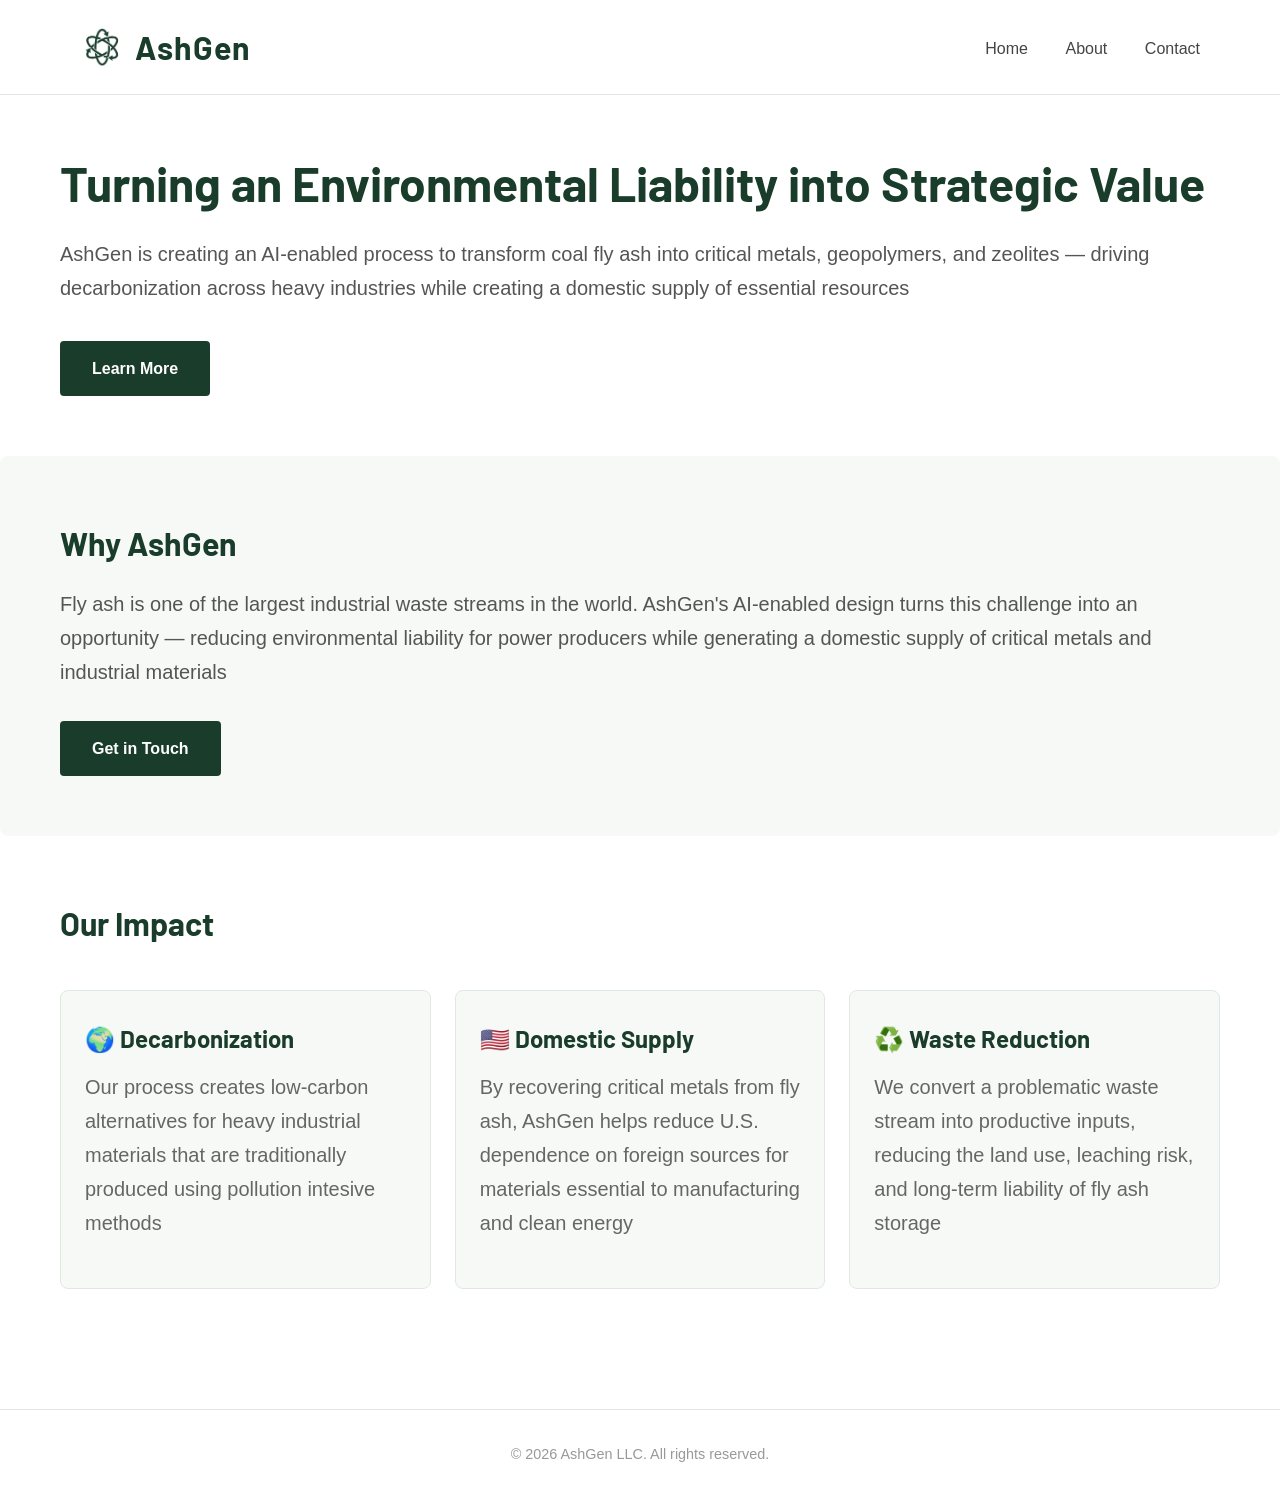
==== index.html @ 3d557aae "quick fixes" ====
<!DOCTYPE html>
<html lang="en">
<head>
  <meta charset="UTF-8" />
  <meta name="viewport" content="width=device-width, initial-scale=1.0"/>
  <title>AshGen — Transforming Fly Ash into Strategic Resources</title>
  <link rel="stylesheet" href="css/style.css" />
  <link href="https://fonts.googleapis.com/css2?family=Barlow:wght@600;700&display=swap" rel="stylesheet" />
</head>
<body>

  <nav>
    <a class="nav-logo" href="index.html">
      <img src="images/logo.png" alt="AshGen Logo" />
      AshGen
    </a>
    <div class="nav-links">
      <a href="index.html">Home</a>
      <a href="about.html">About</a>
      <a href="contact.html">Contact</a>
    </div>
  </nav>

  <div class="hero">
    <h1>Turning an Environmental Liability into Strategic Value</h1>
    <p>AshGen is creating an AI-enabled process to transform coal fly ash into critical metals, geopolymers, and zeolites — driving decarbonization across heavy industries while creating a domestic supply of essential resources</p>
    <a href="about.html" class="btn">Learn More</a>
  </div>

  <div class="section why-ashgen">
    <h2>Why AshGen</h2>
    <p>Fly ash is one of the largest industrial waste streams in the world. AshGen's AI-enabled design turns this challenge into an opportunity — reducing environmental liability for power producers while generating a domestic supply of critical metals and industrial materials</p>
    <a href="contact.html" class="btn" style="margin-top: 12px;">Get in Touch</a>
  </div>

  <div class="section">  
    <h2>Our Impact</h2>
    <div class="cards">
      <div class="card">
        <h3>🌍 Decarbonization</h3>
        <p>Our process creates low-carbon alternatives for heavy industrial materials that are traditionally produced using pollution intesive methods</p>
      </div>
      <div class="card">
        <h3>🇺🇸 Domestic Supply</h3>
        <p>By recovering critical metals from fly ash, AshGen helps reduce U.S. dependence on foreign sources for materials essential to manufacturing and clean energy</p>
      </div>
      <div class="card">
        <h3>♻️ Waste Reduction</h3>
        <p>We convert a problematic waste stream into productive inputs, reducing the land use, leaching risk, and long-term liability of fly ash storage</p>
      </div>
    </div>
  </div>

  <footer>
    &copy; 2026 AshGen LLC. All rights reserved.
  </footer>

</body>
</html>
---- css/style.css ----
* {
  margin: 0;
  padding: 0;
  box-sizing: border-box;
}

body {
  font-family: 'Segoe UI', Arial, sans-serif;
  color: #222;
  background-color: #ffffff;
  line-height: 1.7;
  font-size: 20px;
}

h1, h2, h3, .nav-logo {
  font-family: 'Barlow', Arial, sans-serif;
  font-weight: 700;
}

/* Navigation */
nav {
  display: flex;
  justify-content: space-between;
  align-items: center;
  padding: 20px 80px;
  background-color: #fff;
  border-bottom: 1px solid #e5e5e5;
  position: sticky;
  top: 0;
  z-index: 100;
}

.nav-logo {
  font-size: 2rem;
  font-weight: 700;
  color: #1a3d2b;
  text-decoration: none;
  letter-spacing: 1px;
  display: flex;
  align-items: center;
  gap: 10px;
}

.nav-logo img {
  height: 40px;
  width: auto;
}

.nav-links a {
  margin-left: 32px;
  text-decoration: none;
  color: #444;
  font-size: 1rem;
  font-weight: 500;
  transition: color 0.2s;
}

.nav-links a:hover {
  color: #1a3d2b;
}

/* Hero */
.hero {
  padding: 60px 60px;
  max-width: 1400px;
  width: 100%;
  margin: 0 auto;
  box-sizing: border-box;
}

.hero h1 {
  font-size: 3rem;
  font-weight: 700;
  color: #1a3d2b;
  line-height: 1.2;
  margin-bottom: 24px;
}

.hero p {
  color: #555;
  max-width: 1400px;
  margin-bottom: 36px;
}

.btn {
  display: inline-block;
  padding: 14px 32px;
  background-color: #1a3d2b;
  color: #fff;
  text-decoration: none;
  border-radius: 4px;
  font-size: 1rem;
  font-weight: 600;
  transition: background-color 0.2s;
}

.btn:hover {
  background-color: #245c3f;
}

/* Sections */
.section {
  padding: 60px 60px;
  max-width: 1400px;
  width: 100%;
  margin: 0 auto;
  box-sizing: border-box;
}

.section h2 {
  font-size: 2rem;
  color: #1a3d2b;
  margin-bottom: 16px;
}

.section p {
  color: #555;
  max-width: 1400px;
  margin-bottom: 20px;
}

/* Cards */
.cards {
  display: flex;
  gap: 24px;
  flex-wrap: wrap;
  margin-top: 40px;
}

.card {
  flex: 1;
  min-width: 220px;
  background: #f7f9f7;
  border: 1px solid #e0e8e2;
  border-radius: 8px;
  padding: 28px 24px;
}

.card h3 {
  color: #1a3d2b;
  margin-bottom: 10px;
  font-size: 1.5rem;
}

.card p {
  color: #666;
}

/* Contact Form */
.contact-form {
  max-width: 580px;
  margin: 0 auto;
}

.contact-form input,
.contact-form textarea {
  width: 100%;
  padding: 14px 16px;
  margin-bottom: 18px;
  border: 1px solid #ccc;
  border-radius: 4px;
  font-size: 1rem;
  font-family: inherit;
  background: #fafafa;
  transition: border-color 0.2s;
}

.contact-form input:focus,
.contact-form textarea:focus {
  outline: none;
  border-color: #1a3d2b;
}

.contact-form textarea {
  height: 150px;
  resize: vertical;
}

.contact-form button {
  padding: 14px 36px;
  background-color: #1a3d2b;
  color: white;
  border: none;
  border-radius: 4px;
  font-size: 1rem;
  font-weight: 600;
  cursor: pointer;
  transition: background-color 0.2s;
}

.contact-form button:hover {
  background-color: #245c3f;
}

/* Footer */
footer {
  text-align: center;
  padding: 32px;
  border-top: 1px solid #e5e5e5;
  color: #999;
  font-size: 0.9rem;
  margin-top: 60px;
}

/* Image Gallery */
.image-gallery {
  display: flex;
  gap: 24px;
  flex-wrap: wrap;
  margin-top: 40px;
}

.image-gallery img {
  width: 100%;
  max-width: 420px;
  height: 260px;
  object-fit: cover;
  border-radius: 12px;
  flex: 1;
  min-width: 280px;
}

.why-ashgen {
  background: #f7f9f7;
  border-radius: 8px;
}
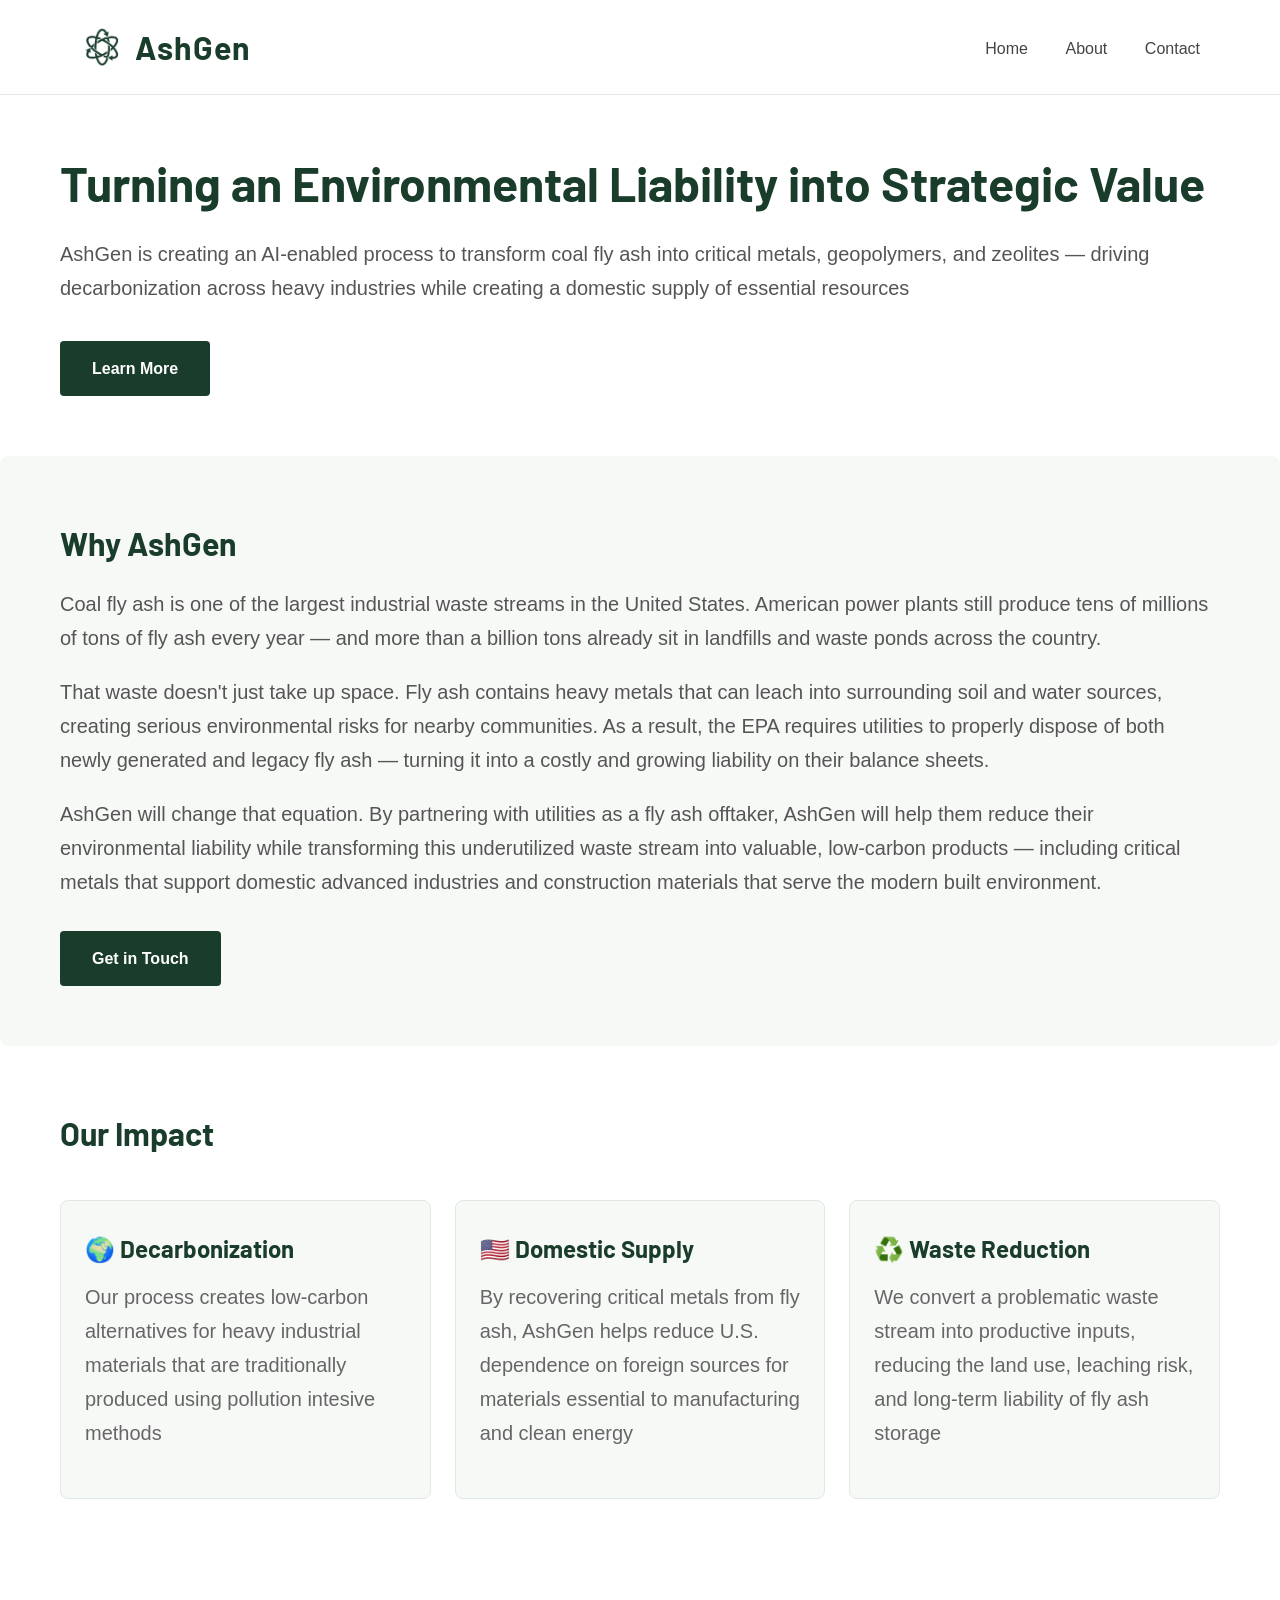
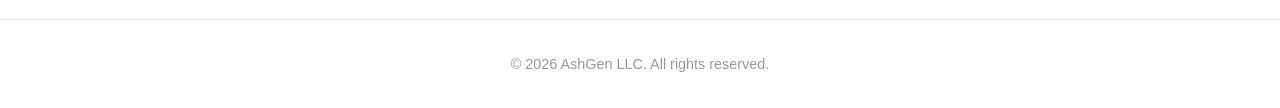
==== commit 5e95c28e: "fixed why AshGen section" ====
--- a/index.html
+++ b/index.html
@@ -29,7 +29,9 @@
 
   <div class="section why-ashgen">
     <h2>Why AshGen</h2>
-    <p>Fly ash is one of the largest industrial waste streams in the world. AshGen's AI-enabled design turns this challenge into an opportunity — reducing environmental liability for power producers while generating a domestic supply of critical metals and industrial materials</p>
+    <p>Coal fly ash is one of the largest industrial waste streams in the United States. American power plants still produce tens of millions of tons of fly ash every year — and more than a billion tons already sit in landfills and waste ponds across the country.</p>
+    <p>That waste doesn't just take up space. Fly ash contains heavy metals that can leach into surrounding soil and water sources, creating serious environmental risks for nearby communities. As a result, the EPA requires utilities to properly dispose of both newly generated and legacy fly ash — turning it into a costly and growing liability on their balance sheets.</p>
+    <p>AshGen will change that equation. By partnering with utilities as a fly ash offtaker, AshGen will help them reduce their environmental liability while transforming this underutilized waste stream into valuable, low-carbon products — including critical metals that support domestic advanced industries and construction materials that serve the modern built environment.</p>
     <a href="contact.html" class="btn" style="margin-top: 12px;">Get in Touch</a>
   </div>
 
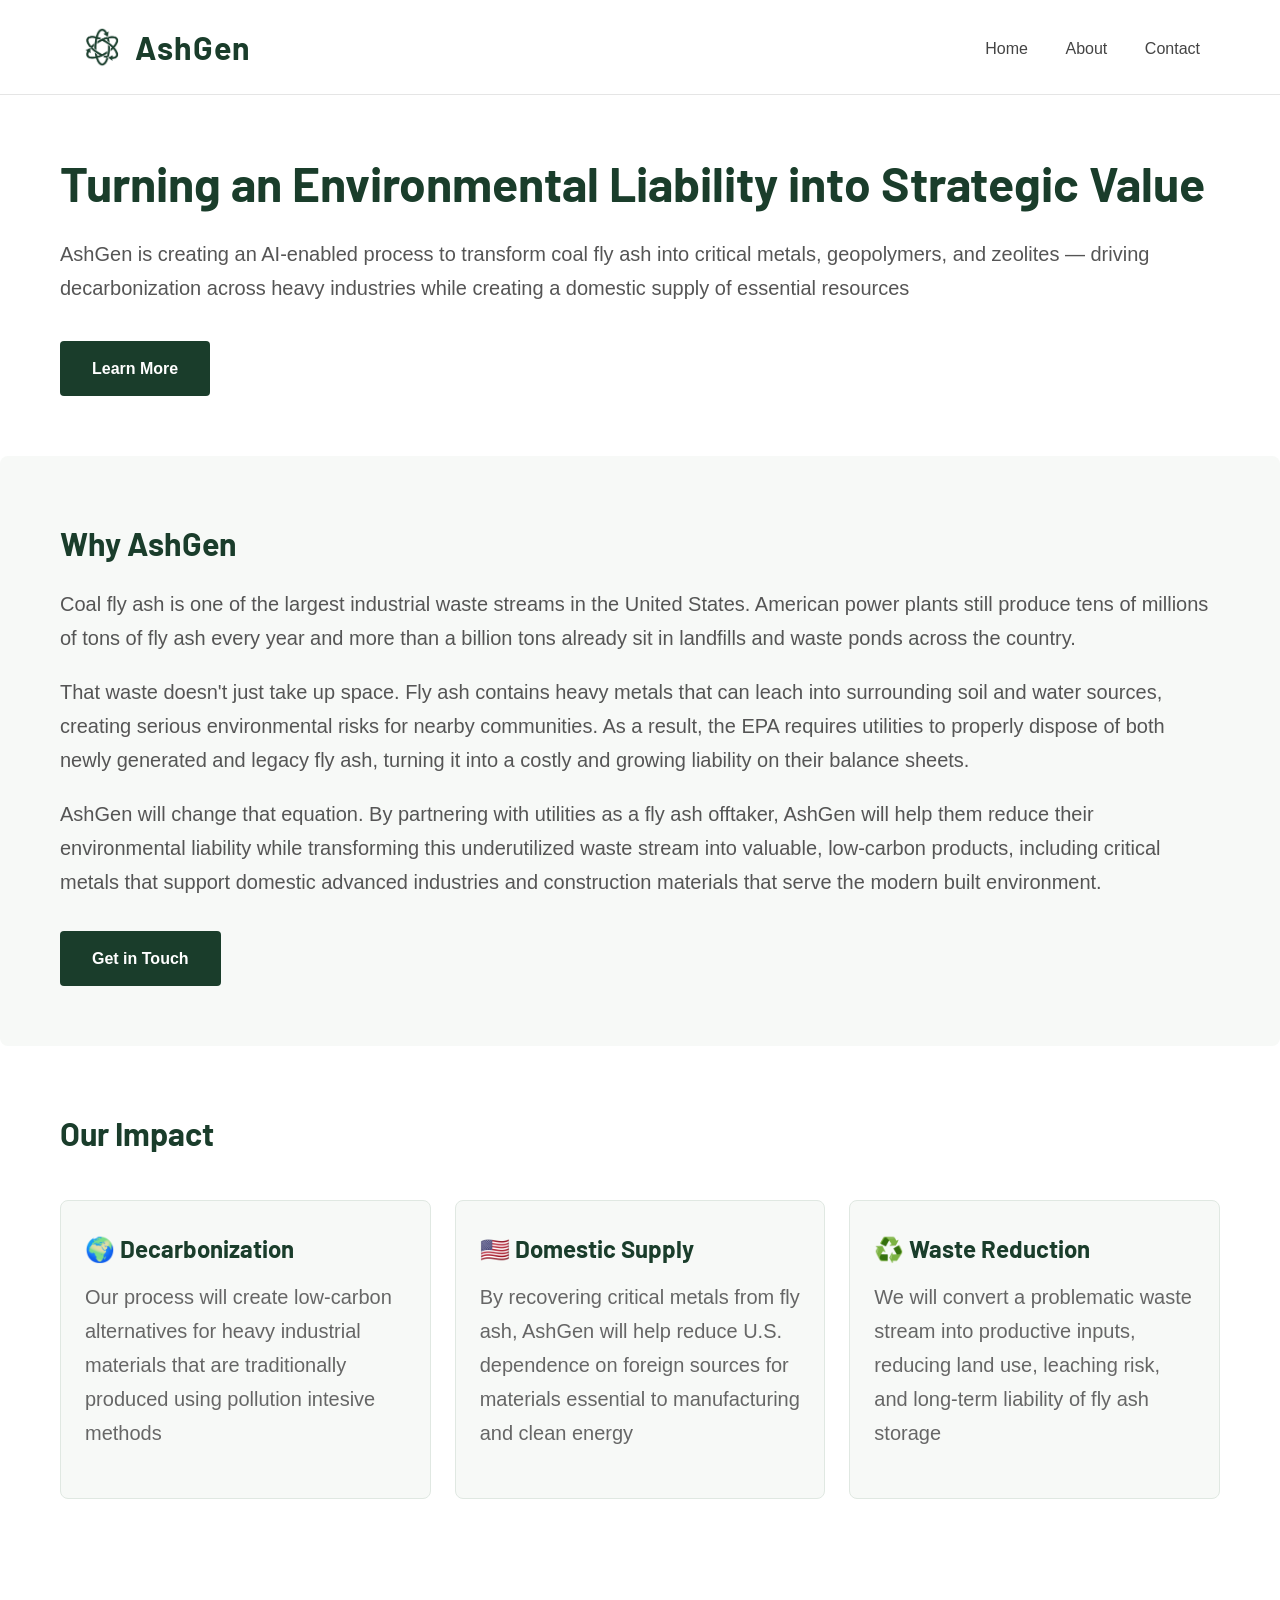
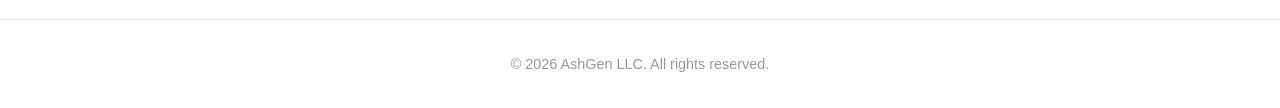
==== commit 58708f2a: "Wording changes" ====
--- a/index.html
+++ b/index.html
@@ -29,9 +29,9 @@
 
   <div class="section why-ashgen">
     <h2>Why AshGen</h2>
-    <p>Coal fly ash is one of the largest industrial waste streams in the United States. American power plants still produce tens of millions of tons of fly ash every year — and more than a billion tons already sit in landfills and waste ponds across the country.</p>
-    <p>That waste doesn't just take up space. Fly ash contains heavy metals that can leach into surrounding soil and water sources, creating serious environmental risks for nearby communities. As a result, the EPA requires utilities to properly dispose of both newly generated and legacy fly ash — turning it into a costly and growing liability on their balance sheets.</p>
-    <p>AshGen will change that equation. By partnering with utilities as a fly ash offtaker, AshGen will help them reduce their environmental liability while transforming this underutilized waste stream into valuable, low-carbon products — including critical metals that support domestic advanced industries and construction materials that serve the modern built environment.</p>
+    <p>Coal fly ash is one of the largest industrial waste streams in the United States. American power plants still produce tens of millions of tons of fly ash every year and more than a billion tons already sit in landfills and waste ponds across the country.</p>
+    <p>That waste doesn't just take up space. Fly ash contains heavy metals that can leach into surrounding soil and water sources, creating serious environmental risks for nearby communities. As a result, the EPA requires utilities to properly dispose of both newly generated and legacy fly ash, turning it into a costly and growing liability on their balance sheets.</p>
+    <p>AshGen will change that equation. By partnering with utilities as a fly ash offtaker, AshGen will help them reduce their environmental liability while transforming this underutilized waste stream into valuable, low-carbon products, including critical metals that support domestic advanced industries and construction materials that serve the modern built environment.</p>
     <a href="contact.html" class="btn" style="margin-top: 12px;">Get in Touch</a>
   </div>
 
@@ -40,15 +40,15 @@
     <div class="cards">
       <div class="card">
         <h3>🌍 Decarbonization</h3>
-        <p>Our process creates low-carbon alternatives for heavy industrial materials that are traditionally produced using pollution intesive methods</p>
+        <p>Our process will create low-carbon alternatives for heavy industrial materials that are traditionally produced using pollution intesive methods</p>
       </div>
       <div class="card">
         <h3>🇺🇸 Domestic Supply</h3>
-        <p>By recovering critical metals from fly ash, AshGen helps reduce U.S. dependence on foreign sources for materials essential to manufacturing and clean energy</p>
+        <p>By recovering critical metals from fly ash, AshGen will help reduce U.S. dependence on foreign sources for materials essential to manufacturing and clean energy</p>
       </div>
       <div class="card">
         <h3>♻️ Waste Reduction</h3>
-        <p>We convert a problematic waste stream into productive inputs, reducing the land use, leaching risk, and long-term liability of fly ash storage</p>
+        <p>We will convert a problematic waste stream into productive inputs, reducing land use, leaching risk, and long-term liability of fly ash storage</p>
       </div>
     </div>
   </div>
--- a/css/style.css
+++ b/css/style.css
@@ -223,4 +223,66 @@
 .why-ashgen {
   background: #f7f9f7;
   border-radius: 8px;
+}
+
+/* Mobile Responsive */
+@media (max-width: 768px) {
+
+  nav {
+    padding: 16px 24px;
+    flex-wrap: wrap;
+    gap: 12px;
+  }
+
+  .nav-links a {
+    margin-left: 16px;
+  }
+
+  .hero {
+    padding: 60px 24px;
+  }
+
+  .hero h1 {
+    font-size: 2rem;
+  }
+
+  .section {
+    padding: 60px 24px;
+  }
+
+  .section h2 {
+    font-size: 1.5rem;
+  }
+
+  .cards {
+    flex-direction: column;
+  }
+
+  .card {
+    min-width: unset;
+    width: 100%;
+  }
+
+  .image-gallery {
+    flex-direction: column;
+  }
+
+  .image-gallery img {
+    max-width: 100%;
+    height: 200px;
+  }
+
+  .contact-form {
+    width: 100%;
+  }
+
+  .btn {
+    width: 100%;
+    text-align: center;
+  }
+
+  footer {
+    padding: 24px 16px;
+  }
+
 }
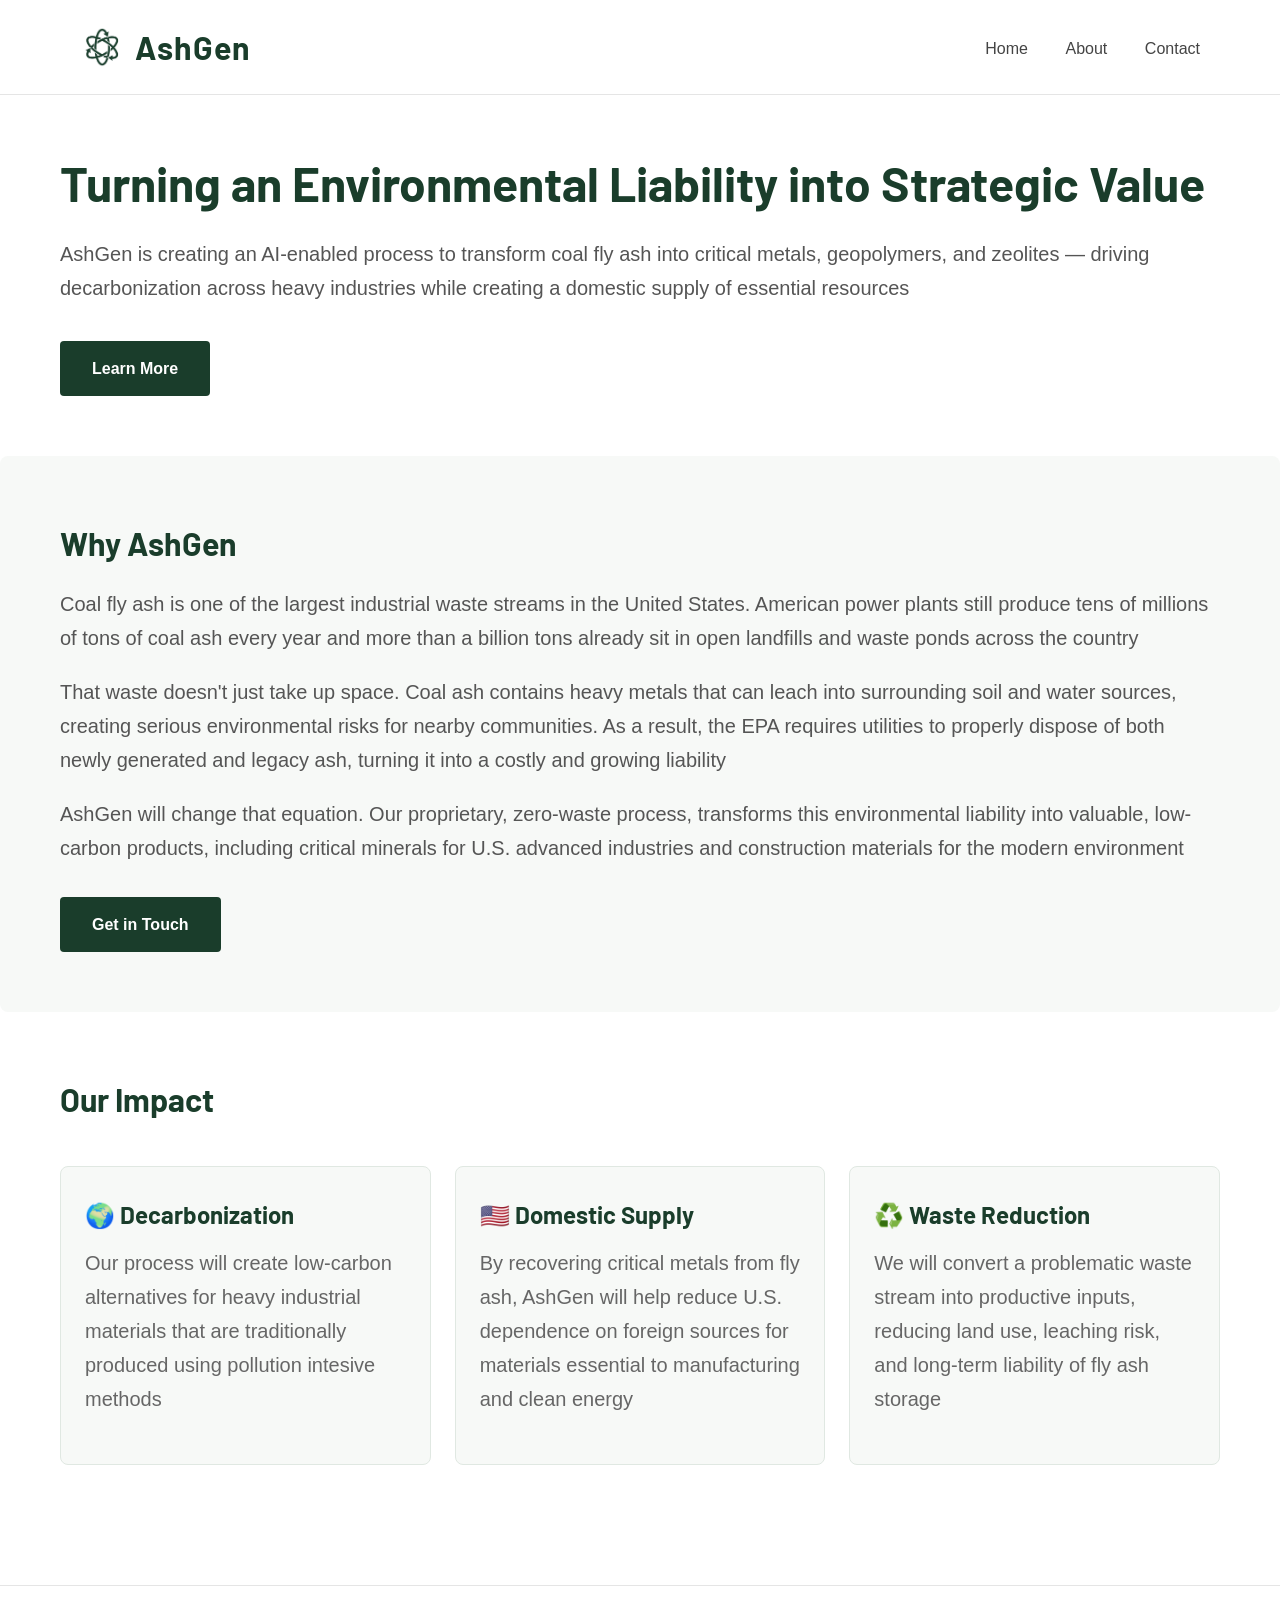
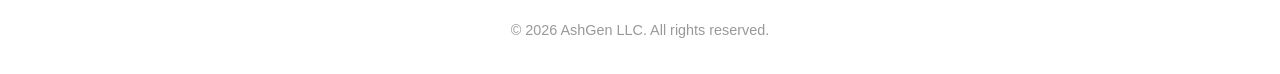
==== commit 2d8e3b12: "rewording" ====
--- a/index.html
+++ b/index.html
@@ -29,9 +29,9 @@
 
   <div class="section why-ashgen">
     <h2>Why AshGen</h2>
-    <p>Coal fly ash is one of the largest industrial waste streams in the United States. American power plants still produce tens of millions of tons of fly ash every year and more than a billion tons already sit in landfills and waste ponds across the country.</p>
-    <p>That waste doesn't just take up space. Fly ash contains heavy metals that can leach into surrounding soil and water sources, creating serious environmental risks for nearby communities. As a result, the EPA requires utilities to properly dispose of both newly generated and legacy fly ash, turning it into a costly and growing liability on their balance sheets.</p>
-    <p>AshGen will change that equation. By partnering with utilities as a fly ash offtaker, AshGen will help them reduce their environmental liability while transforming this underutilized waste stream into valuable, low-carbon products, including critical metals that support domestic advanced industries and construction materials that serve the modern built environment.</p>
+    <p>Coal fly ash is one of the largest industrial waste streams in the United States. American power plants still produce tens of millions of tons of coal ash every year and more than a billion tons already sit in open landfills and waste ponds across the country</p>
+    <p>That waste doesn't just take up space. Coal ash contains heavy metals that can leach into surrounding soil and water sources, creating serious environmental risks for nearby communities. As a result, the EPA requires utilities to properly dispose of both newly generated and legacy ash, turning it into a costly and growing liability</p>
+    <p>AshGen will change that equation. Our proprietary, zero-waste process, transforms this environmental liability into valuable, low-carbon products, including critical minerals for U.S. advanced industries and construction materials for the modern environment</p>
     <a href="contact.html" class="btn" style="margin-top: 12px;">Get in Touch</a>
   </div>
 
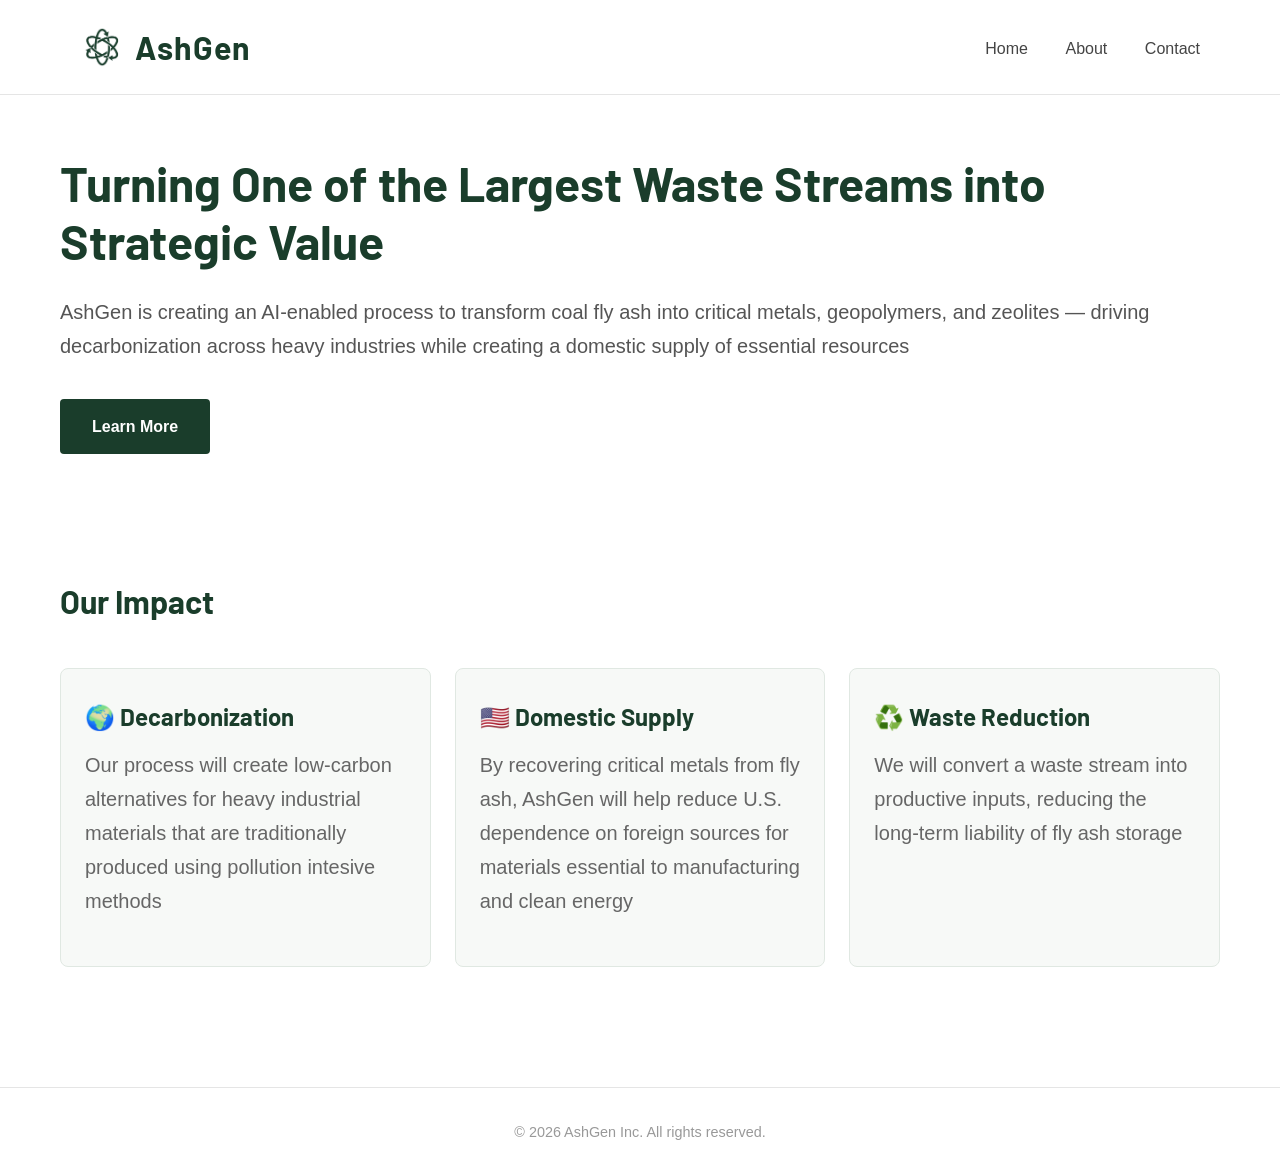
==== commit aece2b5c: "Company framing updates" ====
--- a/index.html
+++ b/index.html
@@ -22,17 +22,9 @@
   </nav>
 
   <div class="hero">
-    <h1>Turning an Environmental Liability into Strategic Value</h1>
+    <h1>Turning One of the Largest Waste Streams into Strategic Value</h1>
     <p>AshGen is creating an AI-enabled process to transform coal fly ash into critical metals, geopolymers, and zeolites — driving decarbonization across heavy industries while creating a domestic supply of essential resources</p>
     <a href="about.html" class="btn">Learn More</a>
-  </div>
-
-  <div class="section why-ashgen">
-    <h2>Why AshGen</h2>
-    <p>Coal fly ash is one of the largest industrial waste streams in the United States. American power plants still produce tens of millions of tons of coal ash every year and more than a billion tons already sit in open landfills and waste ponds across the country</p>
-    <p>That waste doesn't just take up space. Coal ash contains heavy metals that can leach into surrounding soil and water sources, creating serious environmental risks for nearby communities. As a result, the EPA requires utilities to properly dispose of both newly generated and legacy ash, turning it into a costly and growing liability</p>
-    <p>AshGen will change that equation. Our proprietary, zero-waste process, transforms this environmental liability into valuable, low-carbon products, including critical minerals for U.S. advanced industries and construction materials for the modern environment</p>
-    <a href="contact.html" class="btn" style="margin-top: 12px;">Get in Touch</a>
   </div>
 
   <div class="section">  
@@ -48,13 +40,13 @@
       </div>
       <div class="card">
         <h3>♻️ Waste Reduction</h3>
-        <p>We will convert a problematic waste stream into productive inputs, reducing land use, leaching risk, and long-term liability of fly ash storage</p>
+        <p>We will convert a waste stream into productive inputs, reducing the long-term liability of fly ash storage</p>
       </div>
     </div>
   </div>
 
   <footer>
-    &copy; 2026 AshGen LLC. All rights reserved.
+    &copy; 2026 AshGen Inc. All rights reserved.
   </footer>
 
 </body>
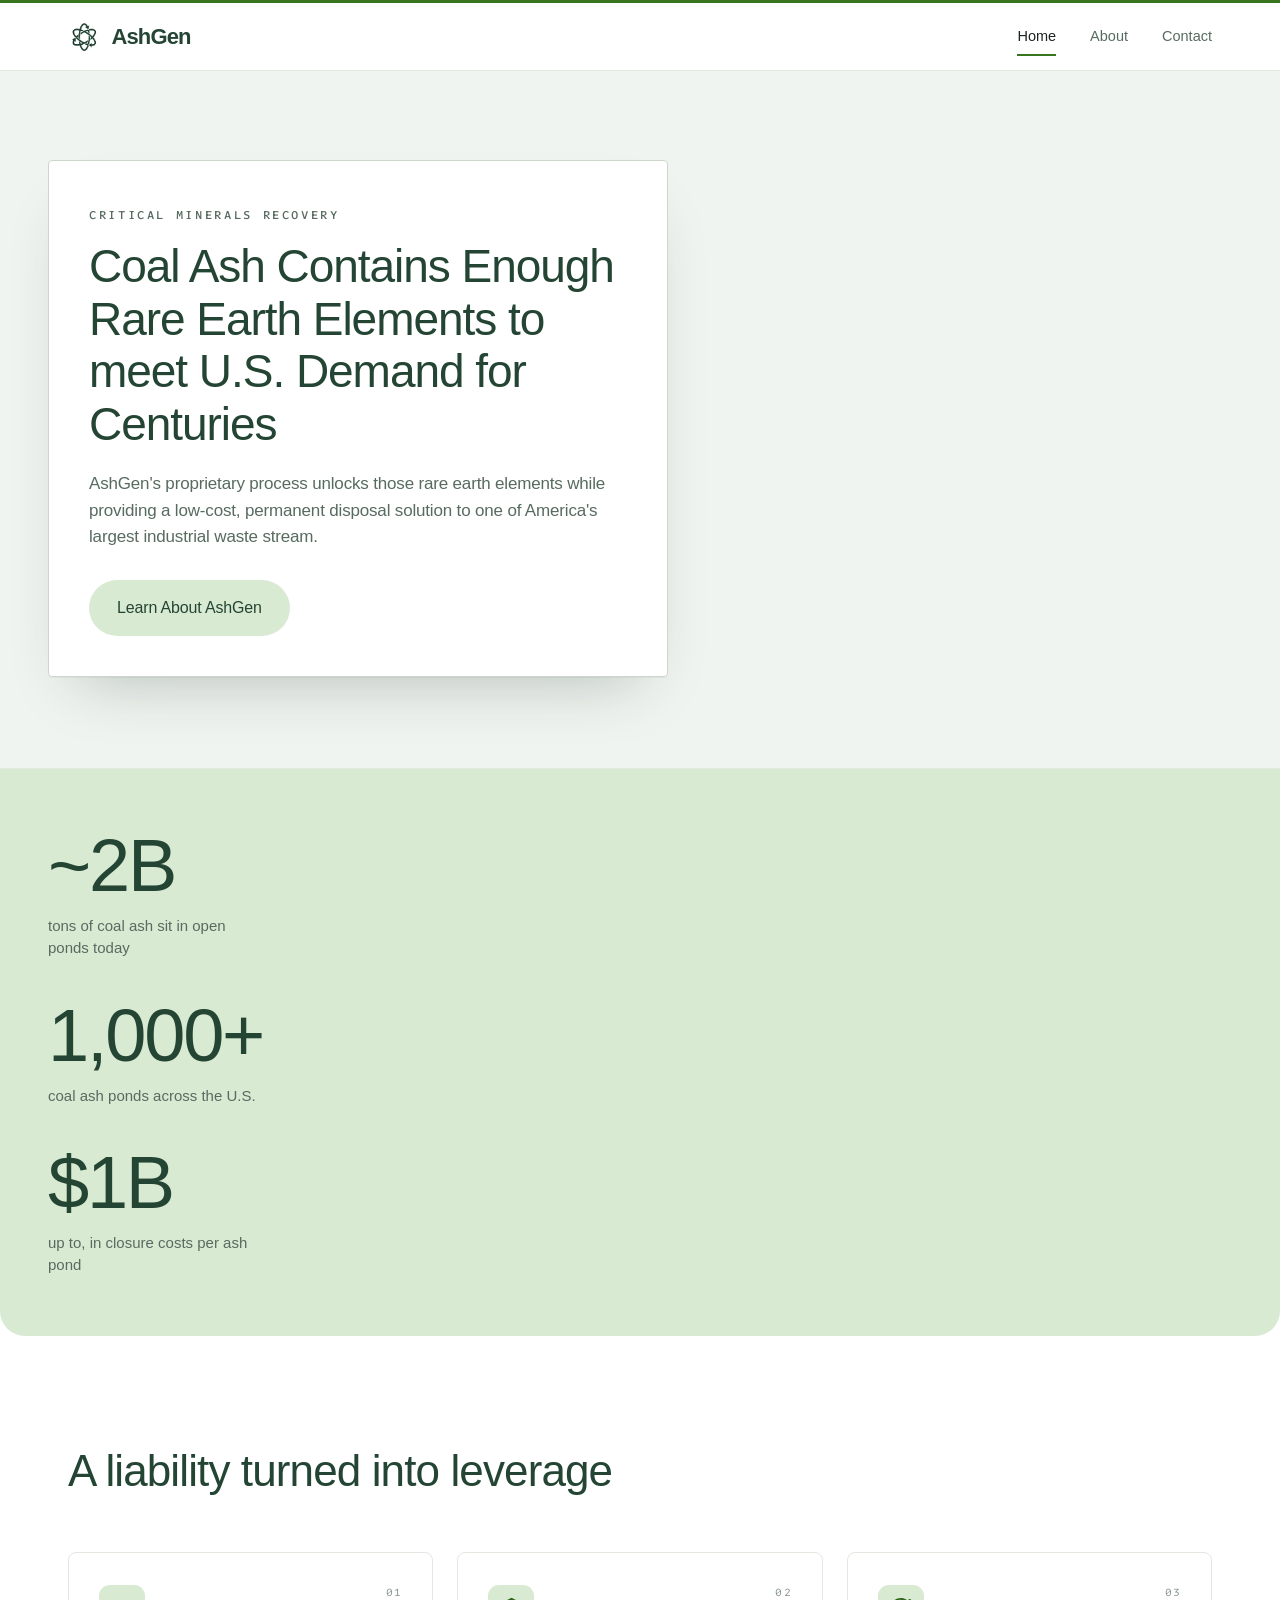
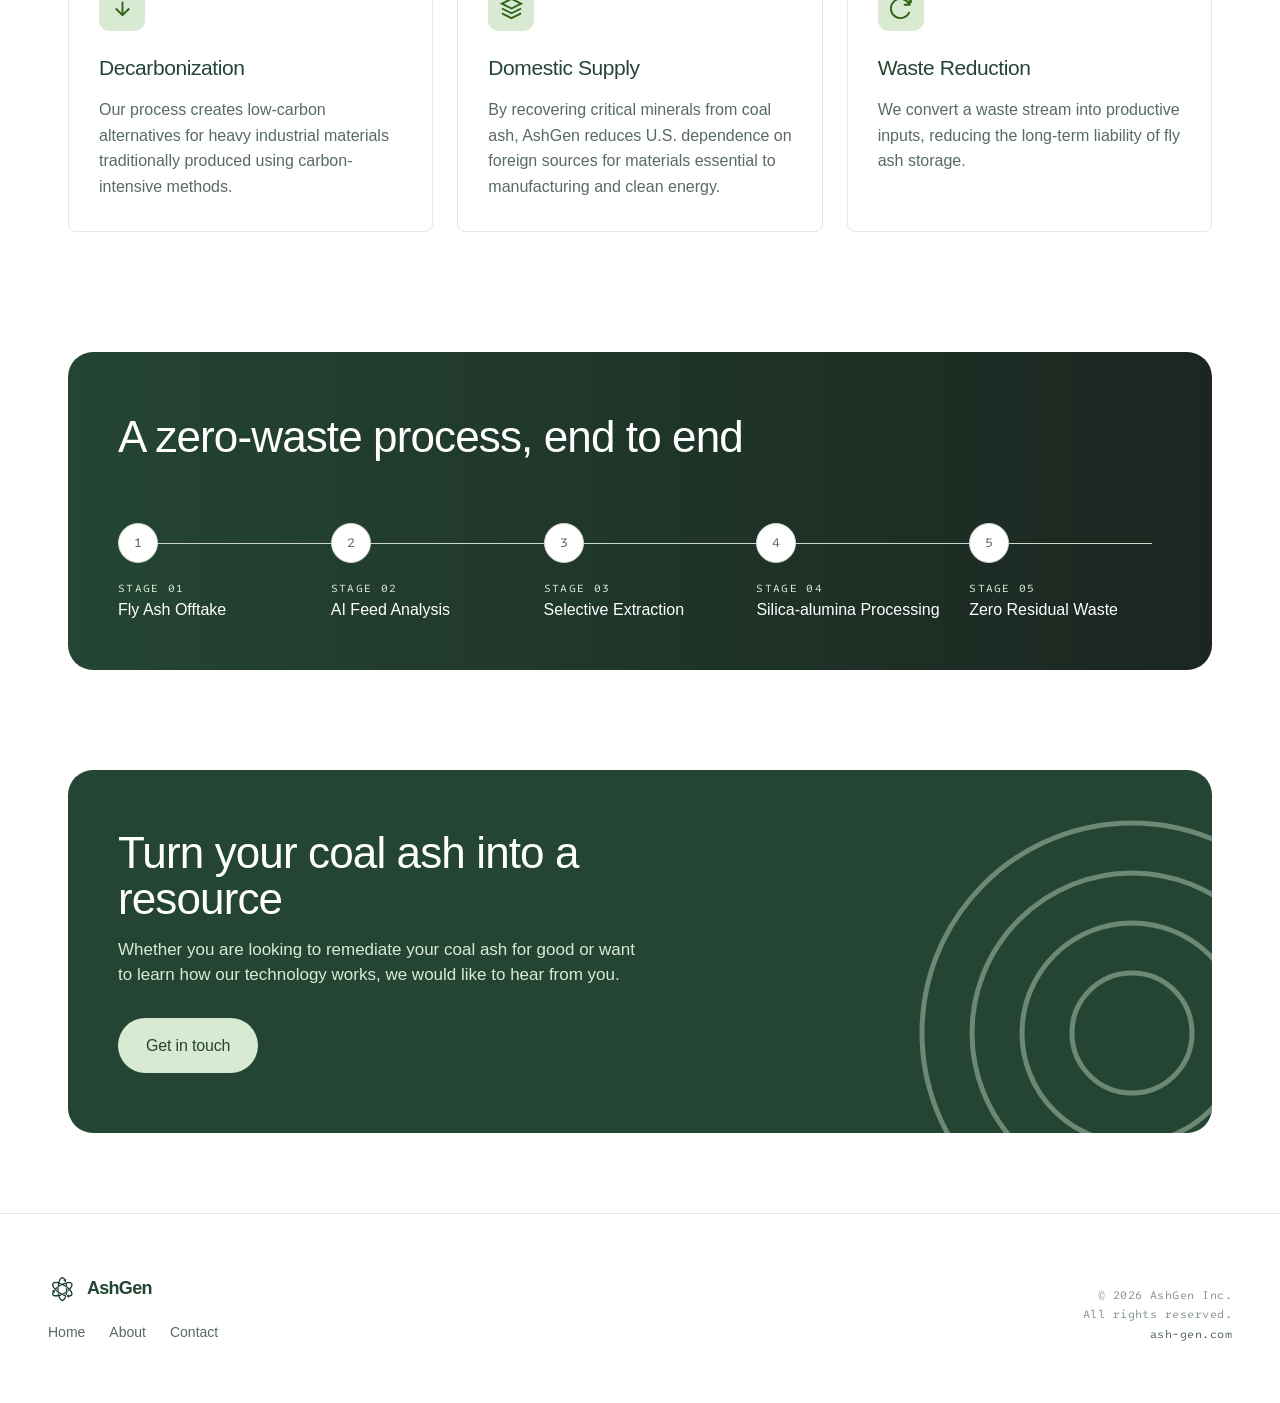
==== commit 07c0423b: "New website" ====
--- a/index.html
+++ b/index.html
@@ -5,48 +5,166 @@
   <meta name="viewport" content="width=device-width, initial-scale=1.0"/>
   <title>AshGen — Transforming Fly Ash into Strategic Resources</title>
   <link rel="stylesheet" href="css/style.css" />
-  <link href="https://fonts.googleapis.com/css2?family=Barlow:wght@600;700&display=swap" rel="stylesheet" />
+  <link href="https://fonts.googleapis.com/css2?family=Intel+One+Mono:wght@400;500&display=swap" rel="stylesheet" />
 </head>
 <body>
 
+  <div class="topline"></div>
+
   <nav>
-    <a class="nav-logo" href="index.html">
-      <img src="images/logo.png" alt="AshGen Logo" />
-      AshGen
-    </a>
-    <div class="nav-links">
-      <a href="index.html">Home</a>
-      <a href="about.html">About</a>
-      <a href="contact.html">Contact</a>
+    <div class="nav-container">
+      <a class="nav-logo" href="index.html">
+        <img src="images/logo.png" alt="AshGen Logo" />
+        AshGen
+      </a>
+      <div class="nav-links">
+        <a href="index.html" class="active">Home</a>
+        <a href="about.html">About</a>
+        <a href="contact.html">Contact</a>
+      </div>
     </div>
   </nav>
 
-  <div class="hero">
-    <h1>Turning One of the Largest Waste Streams into Strategic Value</h1>
-    <p>AshGen is creating an AI-enabled process to transform coal fly ash into critical metals, geopolymers, and zeolites — driving decarbonization across heavy industries while creating a domestic supply of essential resources</p>
-    <a href="about.html" class="btn">Learn More</a>
-  </div>
+  <main>
+    <section class="hero-bleed">
+      <div class="hero-container">
+        <div class="hero-panel">
+          <span class="panel-tag">Critical Minerals Recovery</span>
+          <h1>Coal Ash Contains Enough Rare Earth Elements to meet U.S. Demand for Centuries</h1>
+          <p>AshGen's proprietary process unlocks those rare earth elements while providing a low-cost, permanent disposal solution to one of America's largest industrial waste stream.</p>
+          <a href="about.html" class="btn-pill">Learn About AshGen</a>
+        </div>
+      </div>
+    </section>
 
-  <div class="section">  
-    <h2>Our Impact</h2>
-    <div class="cards">
-      <div class="card">
-        <h3>🌍 Decarbonization</h3>
-        <p>Our process will create low-carbon alternatives for heavy industrial materials that are traditionally produced using pollution intesive methods</p>
+    <section class="data-points">
+      <div class="data-container">
+        <div class="stat-box">
+          <div class="stat-num">~2B</div>
+          <div class="stat-label">tons of coal ash sit in open ponds today</div>
+        </div>
+        <div class="stat-box">
+          <div class="stat-num">1,000+</div>
+          <div class="stat-label">coal ash ponds across the U.S.</div>
+        </div>
+        <div class="stat-box">
+          <div class="stat-num">$1B</div>
+          <div class="stat-label">up to, in closure costs per ash pond</div>
+        </div>
       </div>
-      <div class="card">
-        <h3>🇺🇸 Domestic Supply</h3>
-        <p>By recovering critical metals from fly ash, AshGen will help reduce U.S. dependence on foreign sources for materials essential to manufacturing and clean energy</p>
+    </section>
+
+    <section class="value-section">
+      <div class="value-container">
+        <h2>A liability turned into leverage</h2>
+        <div class="value-grid">
+          
+          <div class="value-card">
+            <span class="card-num">01</span>
+            <div class="icon-wrap">
+              <svg width="23" height="23" viewBox="0 0 24 24" fill="none" stroke="#2F6418" stroke-width="2"><path d="M12 5v14M19 12l-7 7-7-7"/></svg>
+            </div>
+            <h3>Decarbonization</h3>
+            <p>Our process creates low-carbon alternatives for heavy industrial materials traditionally produced using carbon-intensive methods.</p>
+          </div>
+
+          <div class="value-card">
+            <span class="card-num">02</span>
+            <div class="icon-wrap">
+              <svg width="23" height="23" viewBox="0 0 24 24" fill="none" stroke="#2F6418" stroke-width="2"><polygon points="12 2 2 7 12 12 22 7 12 2"/><polyline points="2 17 12 22 22 17"/><polyline points="2 12 12 17 22 12"/></svg>
+            </div>
+            <h3>Domestic Supply</h3>
+            <p>By recovering critical minerals from coal ash, AshGen reduces U.S. dependence on foreign sources for materials essential to manufacturing and clean energy.</p>
+          </div>
+
+          <div class="value-card">
+            <span class="card-num">03</span>
+            <div class="icon-wrap">
+              <svg width="23" height="23" viewBox="0 0 24 24" fill="none" stroke="#2F6418" stroke-width="2"><path d="M21.5 2v6h-6M21.34 15.57a10 10 0 1 1-.57-8.38l5.67-5.67"/></svg>
+            </div>
+            <h3>Waste Reduction</h3>
+            <p>We convert a waste stream into productive inputs, reducing the long-term liability of fly ash storage.</p>
+          </div>
+
+        </div>
       </div>
-      <div class="card">
-        <h3>♻️ Waste Reduction</h3>
-        <p>We will convert a waste stream into productive inputs, reducing the long-term liability of fly ash storage</p>
+    </section>
+
+    <section class="process-section">
+      <div class="process-card">
+        <h2>A zero-waste process, end to end</h2>
+        <div class="stepper-timeline">
+          
+          <div class="step">
+            <div class="step-node">1</div>
+            <span class="step-stage">STAGE 01</span>
+            <span class="step-name">Fly Ash Offtake</span>
+          </div>
+
+          <div class="step">
+            <div class="step-node">2</div>
+            <span class="step-stage">STAGE 02</span>
+            <span class="step-name">AI Feed Analysis</span>
+          </div>
+
+          <div class="step">
+            <div class="step-node">3</div>
+            <span class="step-stage">STAGE 03</span>
+            <span class="step-name">Selective Extraction</span>
+          </div>
+
+          <div class="step">
+            <div class="step-node">4</div>
+            <span class="step-stage">STAGE 04</span>
+            <span class="step-name">Silica-alumina Processing</span>
+          </div>
+
+          <div class="step">
+            <div class="step-node">5</div>
+            <span class="step-stage">STAGE 05</span>
+            <span class="step-name">Zero Residual Waste</span>
+          </div>
+
+        </div>
+      </div>
+    </section>
+
+    <section class="contact-cta">
+      <div class="cta-inner">
+        <div class="cta-content">
+          <h2>Turn your coal ash into a resource</h2>
+          <p>Whether you are looking to remediate your coal ash for good or want to learn how our technology works, we would like to hear from you.</p>
+          <a href="contact.html" class="btn-pill">Get in touch</a>
+        </div>
+        <div class="cta-graphic">
+          <svg viewBox="0 0 200 200" fill="none" stroke="rgba(217, 234, 211, 0.4)" stroke-width="2.5">
+            <circle cx="150" cy="130" r="30" />
+            <circle cx="150" cy="130" r="55" />
+            <circle cx="150" cy="130" r="80" />
+            <circle cx="150" cy="130" r="105" />
+          </svg>
+        </div>
+      </div>
+    </section>
+  </main>
+
+  <footer>
+    <div class="footer-wrap">
+      <div class="foot-left">
+        <div class="foot-brand">
+          <img src="images/logo.png" alt="AshGen Logo" />
+          <span>AshGen</span>
+        </div>
+        <div class="foot-links">
+          <a href="index.html">Home</a>
+          <a href="about.html">About</a>
+          <a href="contact.html">Contact</a>
+        </div>
+      </div>
+      <div class="foot-right">
+        <p>&copy; 2026 AshGen Inc.<br>All rights reserved.<br><span class="footer-domain">ash-gen.com</span></p>
       </div>
     </div>
-  </div>
-
-  <footer>
-    &copy; 2026 AshGen Inc. All rights reserved.
   </footer>
 
 </body>
--- a/css/style.css
+++ b/css/style.css
@@ -1,3 +1,16 @@
+/* Color Palette and Asset Tokens */
+:root {
+  --white: #FFFFFF;
+  --forest-green: #38761D;
+  --everglade: #244534;
+  --heavy-metal: #1B2620;
+  --corduroy: #586B60;
+  --chartreuse: #D9EAD3;
+  --gray-nurse: #E3E8E1;
+  --tasman: #CDD6CB;
+  --mantle: #8A988F;
+}
+
 * {
   margin: 0;
   padding: 0;
@@ -5,284 +18,812 @@
 }
 
 body {
-  font-family: 'Segoe UI', Arial, sans-serif;
-  color: #222;
-  background-color: #ffffff;
-  line-height: 1.7;
-  font-size: 20px;
-}
-
-h1, h2, h3, .nav-logo {
-  font-family: 'Barlow', Arial, sans-serif;
-  font-weight: 700;
-}
-
-/* Navigation */
+  font-family: -apple-system, BlinkMacSystemFont, "Segoe UI", Roboto, "Helvetica Neue", Arial, sans-serif;
+  color: var(--heavy-metal);
+  background-color: var(--white);
+  line-height: 1.6;
+  overflow-x: hidden;
+}
+
+/* Figma Top green line */
+.topline {
+  height: 3px;
+  width: 100%;
+  background: var(--forest-green);
+  position: fixed;
+  top: 0;
+  left: 0;
+  z-index: 101;
+}
+
+/* Navigation Framework */
 nav {
+  position: sticky;
+  top: 3px;
+  background: rgba(255, 255, 255, 0.85);
+  backdrop-filter: blur(8px);
+  -webkit-backdrop-filter: blur(8px);
+  border-bottom: 1px solid var(--gray-nurse);
+  z-index: 100;
+  width: 100%;
+}
+
+.nav-container {
+  max-width: 1240px;
+  margin: 0 auto;
+  padding: 16px 48px;
   display: flex;
   justify-content: space-between;
   align-items: center;
-  padding: 20px 80px;
-  background-color: #fff;
-  border-bottom: 1px solid #e5e5e5;
-  position: sticky;
-  top: 0;
-  z-index: 100;
 }
 
 .nav-logo {
-  font-size: 2rem;
-  font-weight: 700;
-  color: #1a3d2b;
-  text-decoration: none;
-  letter-spacing: 1px;
   display: flex;
   align-items: center;
   gap: 10px;
+  font-weight: 700;
+  font-size: 22px;
+  color: var(--everglade);
+  text-decoration: none;
+  letter-spacing: -0.88px;
 }
 
 .nav-logo img {
+  height: 30px;
+  width: auto;
+}
+
+.nav-links {
+  display: flex;
+  gap: 34px;
+}
+
+.nav-links a {
+  text-decoration: none;
+  font-size: 14.5px;
+  font-weight: 400;
+  color: var(--corduroy);
+  padding: 6px 0;
+  position: relative;
+  transition: color 0.2s;
+}
+
+.nav-links a:hover,
+.nav-links a.active {
+  color: var(--heavy-metal);
+}
+
+.nav-links a.active::after {
+  content: '';
+  position: absolute;
+  height: 2px;
+  left: 0;
+  right: 0;
+  bottom: -2px;
+  background: var(--forest-green);
+}
+
+/* Hero Section */
+.hero-bleed {
+  width: 100%;
+  background: url('../images/hero-bg.png') no-repeat center center/cover;
+  background-color: #f0f4f0; /* Fallback fallback background color */
+  min-height: 700px;
+  display: flex;
+  align-items: center;
+  padding: 60px 24px;
+}
+
+.hero-container {
+  max-width: 1240px;
+  width: 100%;
+  margin: 0 auto;
+  padding: 0 24px;
+}
+
+.hero-panel {
+  background: rgba(255, 255, 255, 0.93);
+  border: 1px solid var(--tasman);
+  backdrop-filter: blur(4px);
+  border-radius: 4px;
+  max-width: 620px;
+  padding: 40px;
+  box-shadow: 0px 1px 0px rgba(22, 22, 26, 0.04), 0px 30px 60px -30px rgba(22, 38, 28, 0.28);
+}
+
+.panel-tag {
+  font-family: 'Intel One Mono', monospace;
+  font-size: 12px;
+  font-weight: 500;
+  text-transform: uppercase;
+  color: var(--corduroy);
+  letter-spacing: 2.64px;
+  display: inline-block;
+  margin-bottom: 16px;
+}
+
+.hero-panel h1 {
+  font-size: 46px;
+  font-weight: 300;
+  line-height: 1.15;
+  color: var(--everglade);
+  letter-spacing: -1.04px;
+  margin-bottom: 20px;
+}
+
+.hero-panel p {
+  font-size: 17px;
+  line-height: 1.55;
+  color: var(--corduroy);
+  letter-spacing: -0.17px;
+  margin-bottom: 30px;
+}
+
+/* Buttons */
+.btn-pill {
+  display: inline-block;
+  padding: 15px 28px;
+  background-color: var(--chartreuse);
+  color: var(--everglade);
+  text-decoration: none;
+  border-radius: 999px;
+  font-size: 16px;
+  font-weight: 500;
+  letter-spacing: -0.16px;
+  transition: opacity 0.2s ease, transform 0.2s ease;
+}
+
+.btn-pill:hover {
+  opacity: 0.9;
+  transform: translateY(-1px);
+}
+
+/* Data Points Section */
+.data-points {
+  background: var(--chartreuse);
+  border-top: 1px solid var(--gray-nurse);
+  border-radius: 0px 0px 25px 25px;
+  padding: 60px 48px;
+  width: 100%;
+}
+
+.data-container {
+  max-width: 1240px;
+  margin: 0 auto;
+  display: grid;
+  grid-template-columns: repeat(3, 1xl);
+  gap: 40px;
+}
+
+.stat-box {
+  display: flex;
+  flex-direction: column;
+}
+
+.stat-num {
+  font-size: 74px;
+  font-weight: 300;
+  line-height: 1;
+  color: var(--everglade);
+  letter-spacing: -2.22px;
+  margin-bottom: 12px;
+}
+
+.stat-label {
+  font-size: 15px;
+  line-height: 1.45;
+  color: var(--corduroy);
+  max-width: 210px;
+}
+
+/* Value Section */
+.value-section {
+  padding: 100px 48px;
+  max-width: 1240px;
+  margin: 0 auto;
+  width: 100%;
+}
+
+.value-container h2 {
+  font-size: 44px;
+  font-weight: 300;
+  color: var(--everglade);
+  letter-spacing: -0.88px;
+  margin-bottom: 46px;
+}
+
+.value-grid {
+  display: grid;
+  grid-template-columns: repeat(auto-fit, minmax(300px, 1fr));
+  gap: 24px;
+}
+
+.value-card {
+  background: var(--white);
+  border: 1px solid var(--gray-nurse);
+  border-radius: 8px;
+  padding: 32px 30px;
+  position: relative;
+  min-height: 266px;
+}
+
+.card-num {
+  position: absolute;
+  top: 30px;
+  right: 30px;
+  font-family: 'Intel One Mono', monospace;
+  font-size: 11px;
+  color: var(--mantle);
+  letter-spacing: 1.1px;
+}
+
+.icon-wrap {
+  width: 46px;
+  height: 46px;
+  background: var(--chartreuse);
+  border-radius: 11px;
+  display: flex;
+  align-items: center;
+  justify-content: center;
+  margin-bottom: 20px;
+}
+
+.value-card h3 {
+  font-size: 21px;
+  font-weight: 500;
+  color: var(--everglade);
+  letter-spacing: -0.42px;
+  margin-bottom: 12px;
+}
+
+.value-card p {
+  font-size: 16px;
+  line-height: 1.6;
+  color: var(--corduroy);
+}
+
+/* Process Section */
+.process-section {
+  padding: 20px 48px 60px 48px;
+  max-width: 1240px;
+  margin: 0 auto;
+  width: 100%;
+}
+
+.process-card {
+  background: linear-gradient(90deg, var(--everglade) 0%, var(--heavy-metal) 100%);
+  border-radius: 25px;
+  padding: 50px;
+}
+
+.process-card h2 {
+  font-size: 44px;
+  font-weight: 300;
+  color: var(--white);
+  letter-spacing: -0.88px;
+  margin-bottom: 50px;
+}
+
+.stepper-timeline {
+  display: flex;
+  justify-content: space-between;
+  position: relative;
+  gap: 20px;
+}
+
+/* Horizontal line spanning steps */
+.stepper-timeline::before {
+  content: '';
+  position: absolute;
+  height: 1px;
+  left: 10px;
+  right: 10px;
+  top: 20px;
+  background: var(--tasman);
+  z-index: 1;
+}
+
+.step {
+  display: flex;
+  flex-direction: column;
+  position: relative;
+  z-index: 2;
+  flex: 1;
+}
+
+.step-node {
+  width: 40px;
   height: 40px;
+  background: var(--white);
+  border: 1px solid var(--tasman);
+  border-radius: 50%;
+  display: flex;
+  align-items: center;
+  justify-content: center;
+  font-family: 'Intel One Mono', monospace;
+  font-size: 13px;
+  color: var(--corduroy);
+  margin-bottom: 16px;
+}
+
+.step-stage {
+  font-family: 'Intel One Mono', monospace;
+  font-size: 11px;
+  color: var(--chartreuse);
+  letter-spacing: 1.32px;
+  margin-bottom: 4px;
+}
+
+.step-name {
+  font-size: 16px;
+  color: var(--white);
+  line-height: 1.25;
+}
+
+/* Contact CTA Section */
+.contact-cta {
+  padding: 40px 48px 80px;
+  max-width: 1240px;
+  margin: 0 auto;
+  width: 100%;
+}
+
+.cta-inner {
+  background: var(--everglade);
+  border-radius: 25px;
+  padding: 60px 50px;
+  display: flex;
+  justify-content: space-between;
+  align-items: center;
+  overflow: hidden;
+  position: relative;
+}
+
+.cta-content {
+  max-width: 530px;
+  position: relative;
+  z-index: 2;
+}
+
+.cta-content h2 {
+  font-size: 44px;
+  font-weight: 300;
+  color: var(--white);
+  line-height: 1.05;
+  letter-spacing: -0.88px;
+  margin-bottom: 14px;
+}
+
+.cta-content p {
+  font-size: 17px;
+  line-height: 1.5;
+  color: var(--chartreuse);
+  margin-bottom: 30px;
+}
+
+.cta-graphic {
+  position: absolute;
+  right: -20px;
+  bottom: -40px;
+  width: 400px;
+  height: 400px;
+  z-index: 1;
+  pointer-events: none;
+}
+
+.cta-graphic svg {
+  width: 100%;
+  height: 100%;
+}
+
+/* Footer Section */
+footer {
+  padding: 60px 48px;
+  border-top: 1px solid var(--gray-nurse);
+  background-color: var(--white);
+  width: 100%;
+}
+
+.footer-wrap {
+  max-width: 1240px;
+  margin: 0 auto;
+  display: flex;
+  justify-content: space-between;
+  align-items: flex-end;
+}
+
+.foot-left {
+  display: flex;
+  flex-direction: column;
+  gap: 18px;
+}
+
+.foot-brand {
+  display: flex;
+  align-items: center;
+  gap: 10px;
+  font-weight: 700;
+  font-size: 18px;
+  color: var(--everglade);
+  letter-spacing: -0.72px;
+}
+
+.foot-brand img {
+  height: 26px;
   width: auto;
 }
 
-.nav-links a {
-  margin-left: 32px;
+.foot-links {
+  display: flex;
+  gap: 24px;
+}
+
+.foot-links a {
   text-decoration: none;
-  color: #444;
-  font-size: 1rem;
+  font-size: 14px;
+  color: var(--corduroy);
+  transition: color 0.2s;
+}
+
+.foot-links a:hover {
+  color: var(--heavy-metal);
+}
+
+footer .foot-right p {
+  font-family: 'Intel One Mono', monospace;
+  font-size: 11.5px;
+  line-height: 1.7;
+  color: var(--mantle);
+  text-align: right;
+  letter-spacing: 0.46px;
+}
+
+.footer-domain {
+  color: var(--corduroy);
+}
+
+/* Mobile Responsiveness Framework */
+@media (max-width: 992px) {
+  .stepper-timeline {
+    flex-direction: column;
+    gap: 30px;
+    padding-left: 20px;
+  }
+  .stepper-timeline::before {
+    left: 20px;
+    top: 0;
+    bottom: 0;
+    width: 1px;
+    height: 100%;
+  }
+  .step {
+    flex-direction: row;
+    align-items: flex-start;
+    gap: 20px;
+  }
+  .step-node {
+    margin-bottom: 0;
+  }
+  .cta-inner {
+    flex-direction: column;
+    align-items: flex-start;
+    padding: 40px 30px;
+  }
+  .cta-graphic {
+    position: relative;
+    right: 0;
+    bottom: 0;
+    width: 250px;
+    height: 250px;
+    margin-top: 20px;
+    align-self: flex-end;
+  }
+}
+
+@media (max-width: 768px) {
+  .nav-container {
+    padding: 16px 24px;
+  }
+  .hero-panel h1 {
+    font-size: 32px;
+  }
+  .data-container {
+    grid-template-columns: 1fr;
+    gap: 30px;
+  }
+  .value-section, .process-section, .contact-cta, footer {
+    padding: 40px 24px;
+  }
+  .footer-wrap {
+    flex-direction: column;
+    align-items: flex-start;
+    gap: 30px;
+  }
+  footer .foot-right p {
+    text-align: left;
+  }
+}
+
+/* About Page Specific Layout Styles */
+.about-hero-section {
+  padding: 50px 48px 20px;
+  max-width: 1240px;
+  margin: 0 auto;
+  width: 100%;
+}
+
+.about-hero-card {
+  background: linear-gradient(180deg, var(--everglade) 0%, var(--heavy-metal) 100%);
+  border-radius: 25px;
+  padding: 50px;
+}
+
+.color-pale {
+  color: var(--chartreuse) !important;
+}
+
+.about-hero-card h1 {
+  font-size: 56px;
+  font-weight: 300;
+  line-height: 1.1;
+  color: var(--white);
+  letter-spacing: -1.12px;
+  margin: 16px 0 30px;
+  max-width: 600px;
+}
+
+.about-hero-grid {
+  display: grid;
+  grid-template-columns: 1fr 1fr;
+  gap: 46px;
+}
+
+.hero-desc-p {
+  font-size: 16.5px;
+  line-height: 1.65;
+  color: var(--chartreuse);
+  opacity: 0.9;
+}
+
+/* Team Component Styles */
+.team-section {
+  padding: 60px 48px 100px;
+  max-width: 1240px;
+  margin: 0 auto;
+  width: 100%;
+}
+
+.team-section h2 {
+  font-size: 44px;
+  font-weight: 300;
+  color: var(--everglade);
+  letter-spacing: -0.88px;
+  margin-bottom: 48px;
+}
+
+.team-container {
+  display: flex;
+  gap: 64px;
+  flex-wrap: wrap;
+}
+
+.team-card {
+  display: flex;
+  gap: 24px;
+  flex: 1;
+  min-width: 450px;
+}
+
+.team-pfp {
+  width: 118px;
+  height: 118px;
+  border: 1px solid var(--tasman);
+  border-radius: 59px;
+  flex-shrink: 0;
+  background-size: cover;
+  background-position: center;
+}
+
+/* Fallback color states until images are placed */
+.img-patrick { background-image: url('../images/patrick.png'); background-color: #eee; }
+.img-anthony { background-image: url('../images/anthony.png'); background-color: #eee; }
+
+.team-info h3 {
+  font-size: 20px;
   font-weight: 500;
-  transition: color 0.2s;
-}
-
-.nav-links a:hover {
-  color: #1a3d2b;
-}
-
-/* Hero */
-.hero {
-  padding: 60px 60px;
-  max-width: 1400px;
-  width: 100%;
-  margin: 0 auto;
-  box-sizing: border-box;
-}
-
-.hero h1 {
-  font-size: 3rem;
-  font-weight: 700;
-  color: #1a3d2b;
-  line-height: 1.2;
-  margin-bottom: 24px;
-}
-
-.hero p {
-  color: #555;
-  max-width: 1400px;
-  margin-bottom: 36px;
-}
-
-.btn {
+  color: var(--heavy-metal);
+  letter-spacing: -0.2px;
+}
+
+.title-separator {
+  color: #ccc;
+  font-weight: 300;
+  margin: 0 4px;
+}
+
+.role-text {
+  color: var(--corduroy);
+  font-weight: 400;
+}
+
+.team-email {
+  font-family: 'Intel One Mono', monospace;
+  font-size: 12.5px;
+  color: #2F6418;
+  text-decoration: none;
   display: inline-block;
-  padding: 14px 32px;
-  background-color: #1a3d2b;
-  color: #fff;
+  margin: 4px 0 12px;
+}
+
+.team-email:hover {
+  text-decoration: underline;
+}
+
+.team-info p {
+  font-size: 16px;
+  line-height: 1.6;
+  color: var(--corduroy);
+  margin-bottom: 14px;
+  max-width: 380px;
+}
+
+.linkedin-link {
+  display: inline-flex;
+  align-items: center;
+  gap: 6px;
+  font-family: 'Intel One Mono', monospace;
+  font-size: 12px;
+  color: var(--heavy-metal);
   text-decoration: none;
-  border-radius: 4px;
-  font-size: 1rem;
-  font-weight: 600;
-  transition: background-color 0.2s;
-}
-
-.btn:hover {
-  background-color: #245c3f;
-}
-
-/* Sections */
-.section {
-  padding: 60px 60px;
-  max-width: 1400px;
-  width: 100%;
-  margin: 0 auto;
-  box-sizing: border-box;
-}
-
-.section h2 {
-  font-size: 2rem;
-  color: #1a3d2b;
-  margin-bottom: 16px;
-}
-
-.section p {
-  color: #555;
-  max-width: 1400px;
-  margin-bottom: 20px;
-}
-
-/* Cards */
-.cards {
-  display: flex;
-  gap: 24px;
-  flex-wrap: wrap;
-  margin-top: 40px;
-}
-
-.card {
-  flex: 1;
-  min-width: 220px;
-  background: #f7f9f7;
-  border: 1px solid #e0e8e2;
+  border-bottom: 1px solid transparent;
+  padding-bottom: 2px;
+}
+
+.linkedin-link:hover {
+  border-color: var(--heavy-metal);
+}
+
+/* Mobile responsive extensions for the About section layouts */
+@media (max-width: 992px) {
+  .about-hero-grid {
+    grid-template-columns: 1fr;
+    gap: 24px;
+  }
+  .about-hero-card h1 {
+    font-size: 42px;
+  }
+  .team-card {
+    min-width: 100%;
+  }
+}
+
+@media (max-width: 576px) {
+  .team-card {
+    flex-direction: column;
+    align-items: flex-start;
+    gap: 16px;
+  }
+}
+
+/* Contact Page Specific Layout Styles */
+.contact-page-section {
+  padding: 80px 48px 120px;
+  max-width: 1240px;
+  margin: 0 auto;
+  width: 100%;
+}
+
+.contact-page-container {
+  max-width: 634px; /* Matches the designer's maximum width constraint */
+  width: 100%;
+}
+
+.contact-header {
+  margin-bottom: 40px;
+}
+
+.contact-header h1 {
+  font-size: 56px;
+  font-weight: 300;
+  line-height: 1.05;
+  color: var(--everglade);
+  letter-spacing: -1.12px;
+  margin: 12px 0 16px;
+}
+
+.contact-lede {
+  font-size: 19px;
+  font-weight: 500;
+  line-height: 1.55;
+  color: var(--corduroy);
+  letter-spacing: -0.19px;
+}
+
+/* Contact Form Components */
+.contact-page-form {
+  display: flex;
+  flex-direction: column;
+  gap: 19px;
+  width: 100%;
+  max-width: 620px;
+}
+
+.form-group {
+  display: flex;
+  flex-direction: column;
+  gap: 8px;
+  width: 100%;
+}
+
+.form-group label {
+  font-family: 'Intel One Mono', monospace;
+  font-size: 11px;
+  font-weight: 400;
+  text-transform: uppercase;
+  color: var(--corduroy);
+  letter-spacing: 1.32px;
+}
+
+.form-ctrl {
+  width: 100%;
+  height: 46px;
+  background: var(--white);
+  border: 1px solid var(--tasman);
   border-radius: 8px;
-  padding: 28px 24px;
-}
-
-.card h3 {
-  color: #1a3d2b;
-  margin-bottom: 10px;
-  font-size: 1.5rem;
-}
-
-.card p {
-  color: #666;
-}
-
-/* Contact Form */
-.contact-form {
-  max-width: 580px;
-  margin: 0 auto;
-}
-
-.contact-form input,
-.contact-form textarea {
-  width: 100%;
-  padding: 14px 16px;
-  margin-bottom: 18px;
-  border: 1px solid #ccc;
-  border-radius: 4px;
-  font-size: 1rem;
-  font-family: inherit;
-  background: #fafafa;
-  transition: border-color 0.2s;
-}
-
-.contact-form input:focus,
-.contact-form textarea:focus {
+  padding: 13px 14px;
+  font-family: -apple-system, BlinkMacSystemFont, "Segoe UI", Roboto, sans-serif;
+  font-size: 15px;
+  color: var(--heavy-metal);
+  transition: border-color 0.2s ease, box-shadow 0.2s ease;
+}
+
+.form-ctrl::placeholder {
+  color: var(--mantle);
+}
+
+.form-ctrl:focus {
   outline: none;
-  border-color: #1a3d2b;
-}
-
-.contact-form textarea {
-  height: 150px;
+  border-color: var(--forest-green);
+  box-shadow: 0 0 0 3px rgba(56, 118, 29, 0.1);
+}
+
+.form-textarea {
+  height: 151px;
+  min-height: 150px;
   resize: vertical;
-}
-
-.contact-form button {
-  padding: 14px 36px;
-  background-color: #1a3d2b;
-  color: white;
+  line-height: 1.5;
+}
+
+.form-submit-row {
+  margin-top: 1px;
+  display: flex;
+  justify-content: flex-start;
+}
+
+.btn-submit {
   border: none;
-  border-radius: 4px;
-  font-size: 1rem;
-  font-weight: 600;
   cursor: pointer;
-  transition: background-color 0.2s;
-}
-
-.contact-form button:hover {
-  background-color: #245c3f;
-}
-
-/* Footer */
-footer {
+  width: auto;
+  min-width: 166px;
   text-align: center;
-  padding: 32px;
-  border-top: 1px solid #e5e5e5;
-  color: #999;
-  font-size: 0.9rem;
-  margin-top: 60px;
-}
-
-/* Image Gallery */
-.image-gallery {
-  display: flex;
-  gap: 24px;
-  flex-wrap: wrap;
-  margin-top: 40px;
-}
-
-.image-gallery img {
-  width: 100%;
-  max-width: 420px;
-  height: 260px;
-  object-fit: cover;
-  border-radius: 12px;
-  flex: 1;
-  min-width: 280px;
-}
-
-.why-ashgen {
-  background: #f7f9f7;
-  border-radius: 8px;
-}
-
-/* Mobile Responsive */
+}
+
+/* Mobile Responsive Extension Rules */
 @media (max-width: 768px) {
-
-  nav {
-    padding: 16px 24px;
-    flex-wrap: wrap;
-    gap: 12px;
-  }
-
-  .nav-links a {
-    margin-left: 16px;
-  }
-
-  .hero {
-    padding: 60px 24px;
-  }
-
-  .hero h1 {
-    font-size: 2rem;
-  }
-
-  .section {
-    padding: 60px 24px;
-  }
-
-  .section h2 {
-    font-size: 1.5rem;
-  }
-
-  .cards {
-    flex-direction: column;
-  }
-
-  .card {
-    min-width: unset;
-    width: 100%;
-  }
-
-  .image-gallery {
-    flex-direction: column;
-  }
-
-  .image-gallery img {
-    max-width: 100%;
-    height: 200px;
-  }
-
-  .contact-form {
-    width: 100%;
-  }
-
-  .btn {
-    width: 100%;
-    text-align: center;
-  }
-
-  footer {
-    padding: 24px 16px;
-  }
-
+  .contact-page-section {
+    padding: 40px 24px 80px;
+  }
+  
+  .contact-header h1 {
+    font-size: 42px;
+  }
+
+  .contact-lede {
+    font-size: 17px;
+    line-height: 1.45;
+  }
+  
+  .btn-submit {
+    width: 100%; /* Spans full screen width cleanly on small devices */
+  }
 }
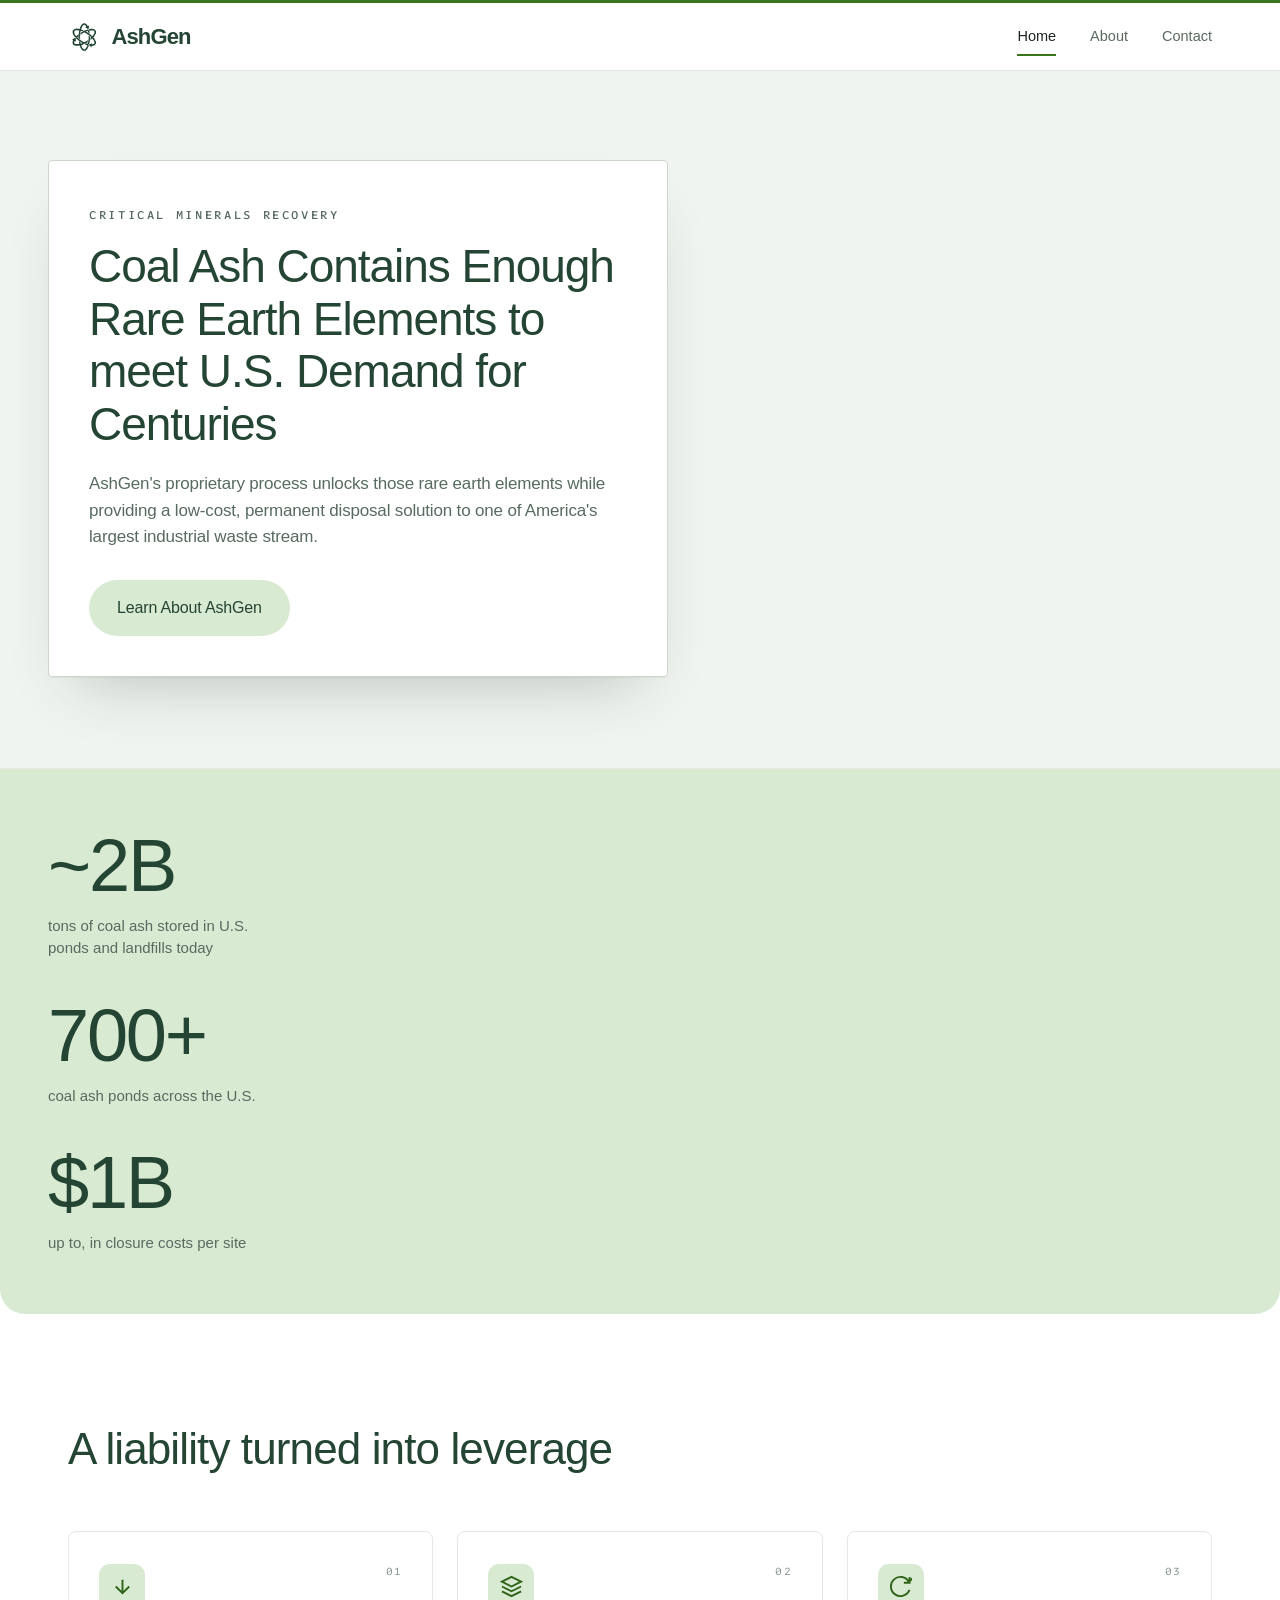
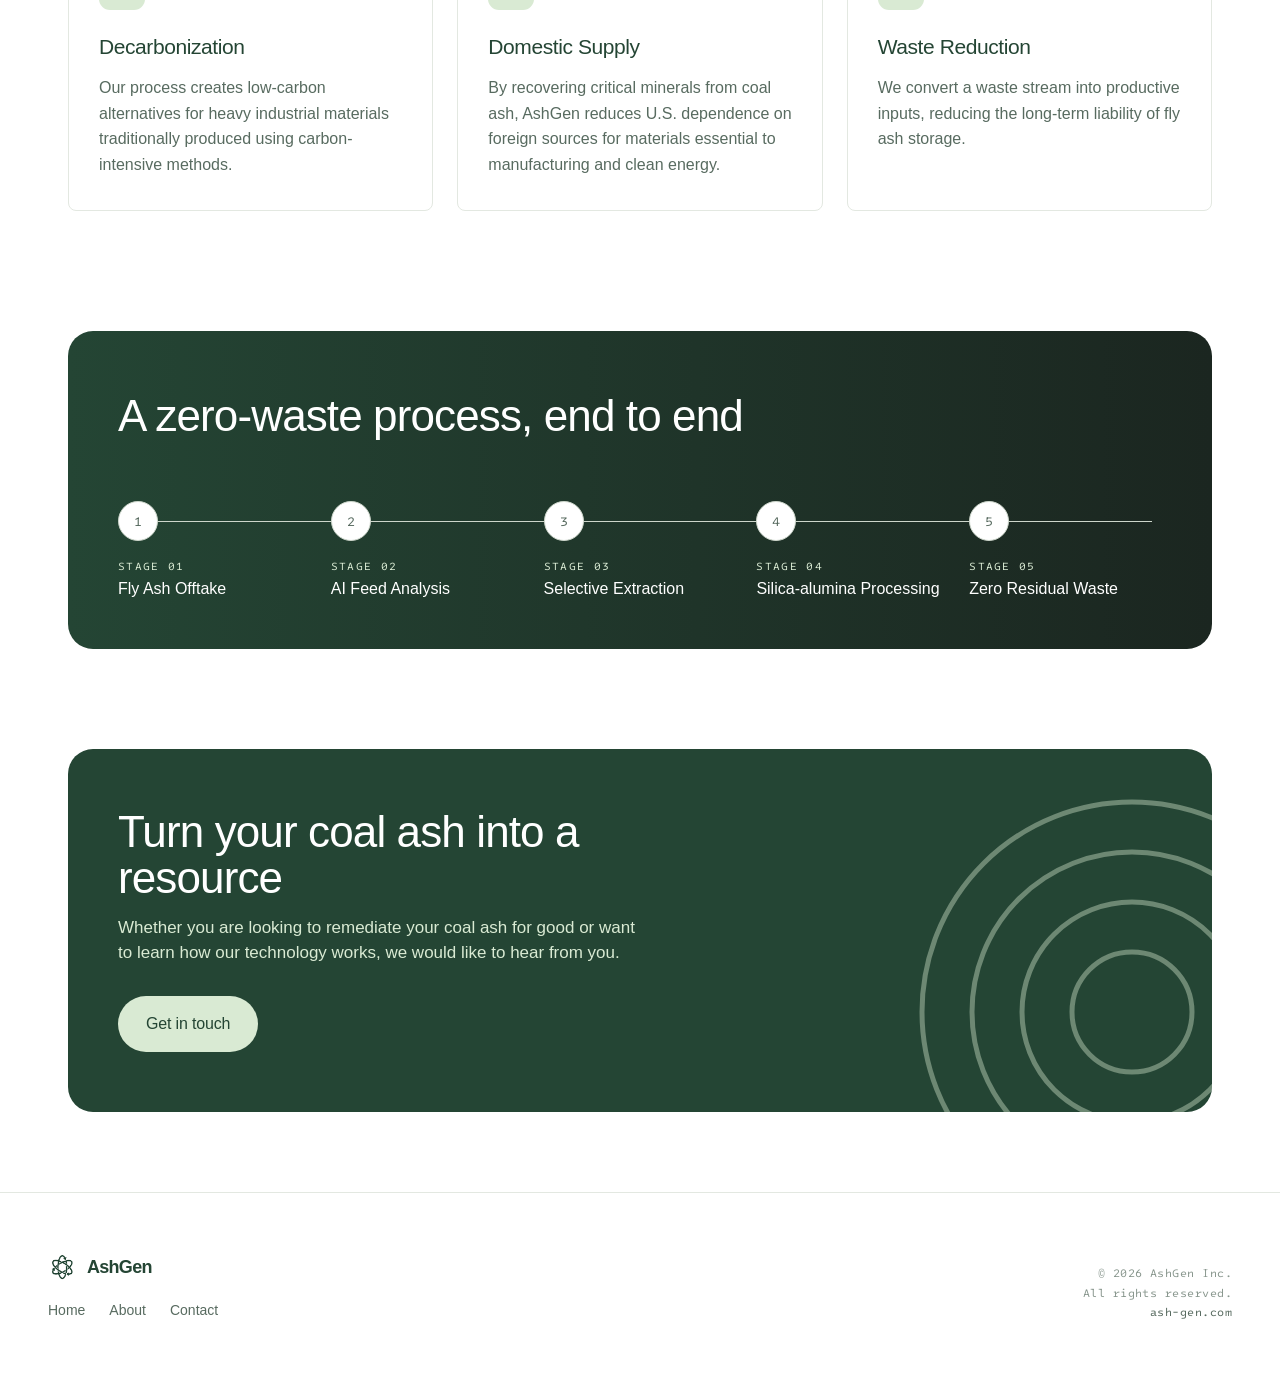
==== commit beae1fc6: "wording changes on claims" ====
--- a/index.html
+++ b/index.html
@@ -41,15 +41,15 @@
       <div class="data-container">
         <div class="stat-box">
           <div class="stat-num">~2B</div>
-          <div class="stat-label">tons of coal ash sit in open ponds today</div>
+          <div class="stat-label">tons of coal ash stored in U.S. ponds and landfills today</div>
         </div>
         <div class="stat-box">
-          <div class="stat-num">1,000+</div>
+          <div class="stat-num">700+</div>
           <div class="stat-label">coal ash ponds across the U.S.</div>
         </div>
         <div class="stat-box">
           <div class="stat-num">$1B</div>
-          <div class="stat-label">up to, in closure costs per ash pond</div>
+          <div class="stat-label">up to, in closure costs per site</div>
         </div>
       </div>
     </section>
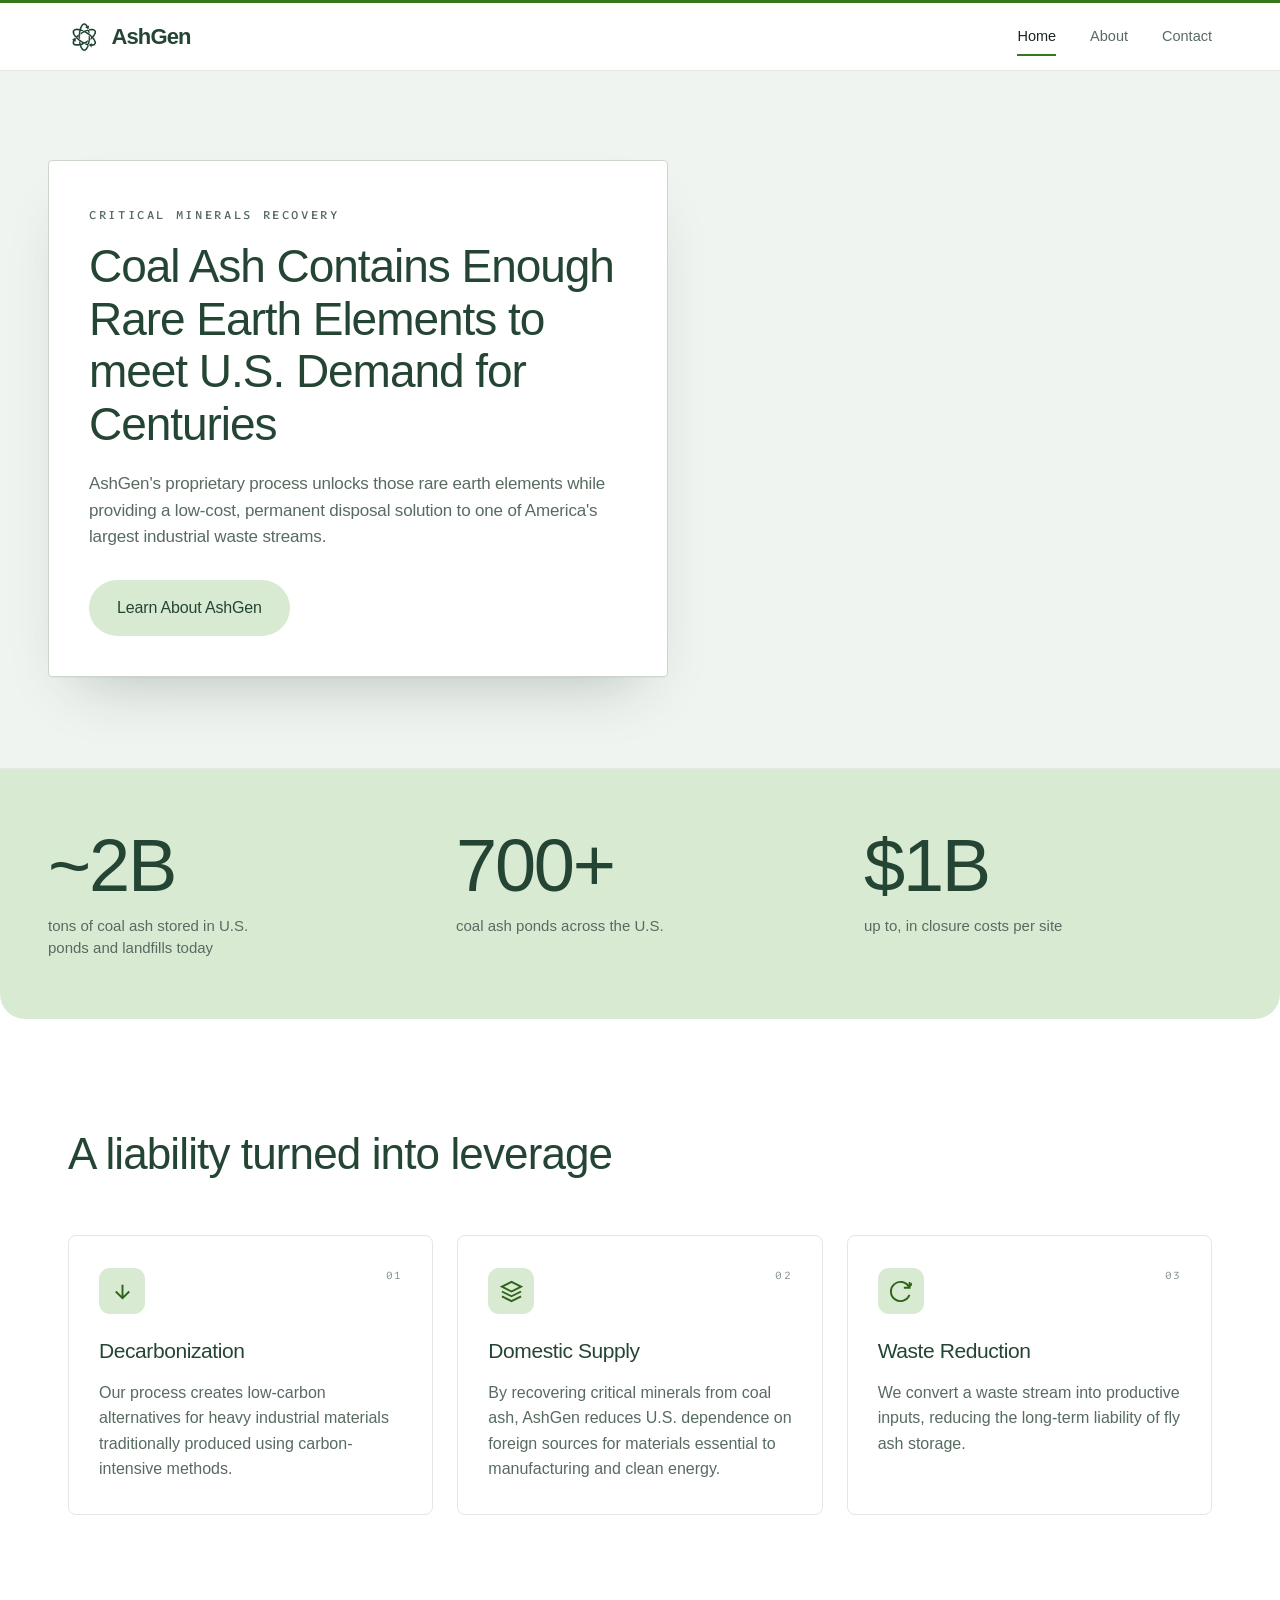
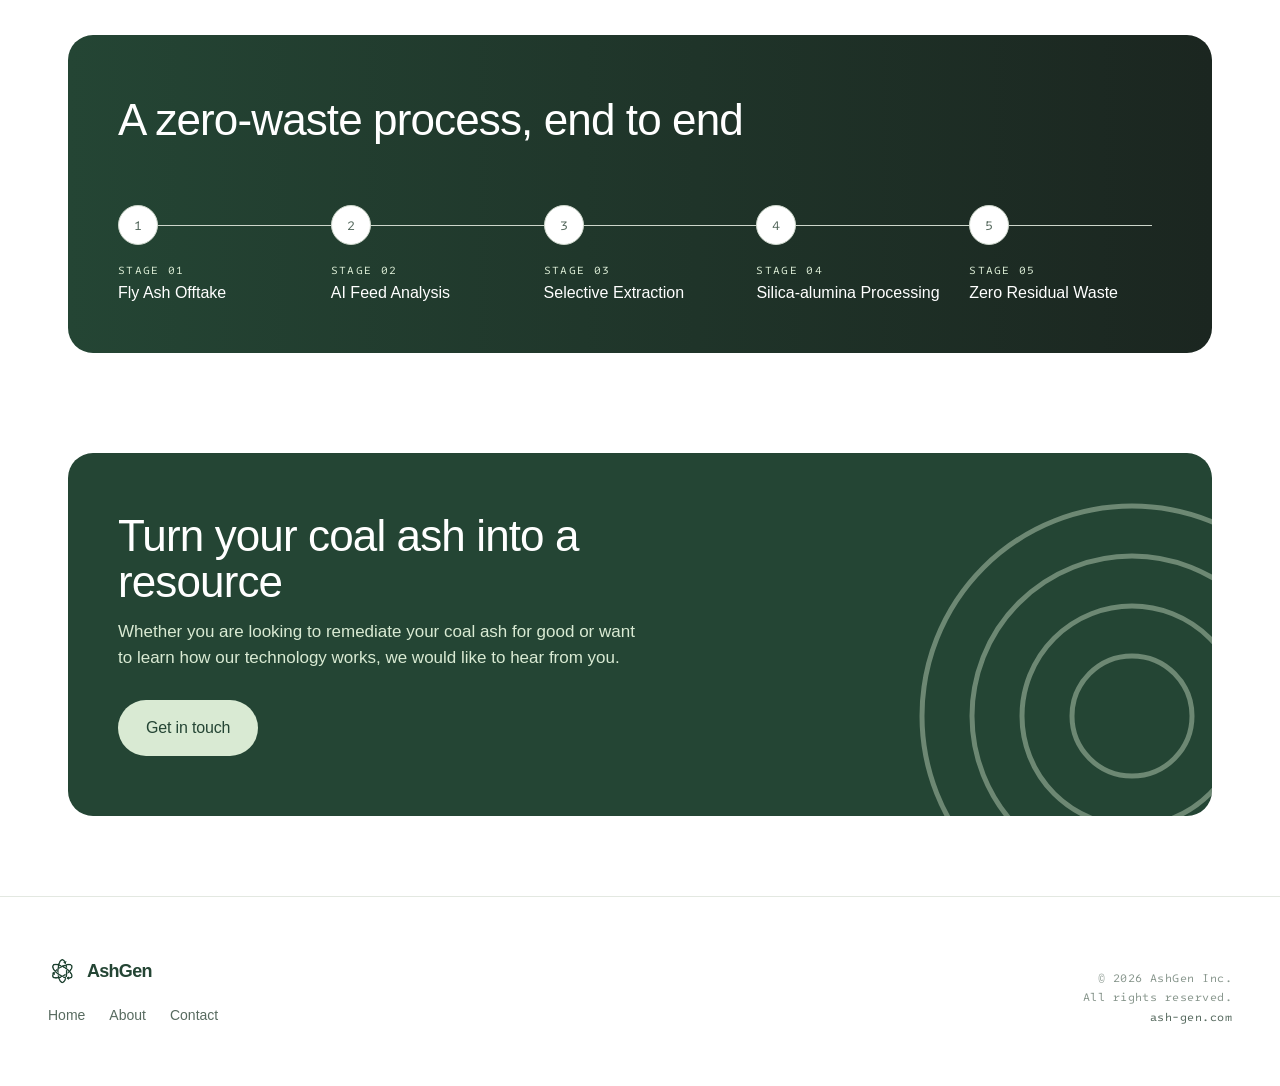
==== commit af30e388: "Wording changes" ====
--- a/index.html
+++ b/index.html
@@ -31,7 +31,7 @@
         <div class="hero-panel">
           <span class="panel-tag">Critical Minerals Recovery</span>
           <h1>Coal Ash Contains Enough Rare Earth Elements to meet U.S. Demand for Centuries</h1>
-          <p>AshGen's proprietary process unlocks those rare earth elements while providing a low-cost, permanent disposal solution to one of America's largest industrial waste stream.</p>
+          <p>AshGen's proprietary process unlocks those rare earth elements while providing a low-cost, permanent disposal solution to one of America's largest industrial waste streams.</p>
           <a href="about.html" class="btn-pill">Learn About AshGen</a>
         </div>
       </div>
--- a/css/style.css
+++ b/css/style.css
@@ -191,7 +191,7 @@
   max-width: 1240px;
   margin: 0 auto;
   display: grid;
-  grid-template-columns: repeat(3, 1xl);
+  grid-template-columns: repeat(3, 1fr); /* Changed from 1xl to 1fr */
   gap: 40px;
 }
 
